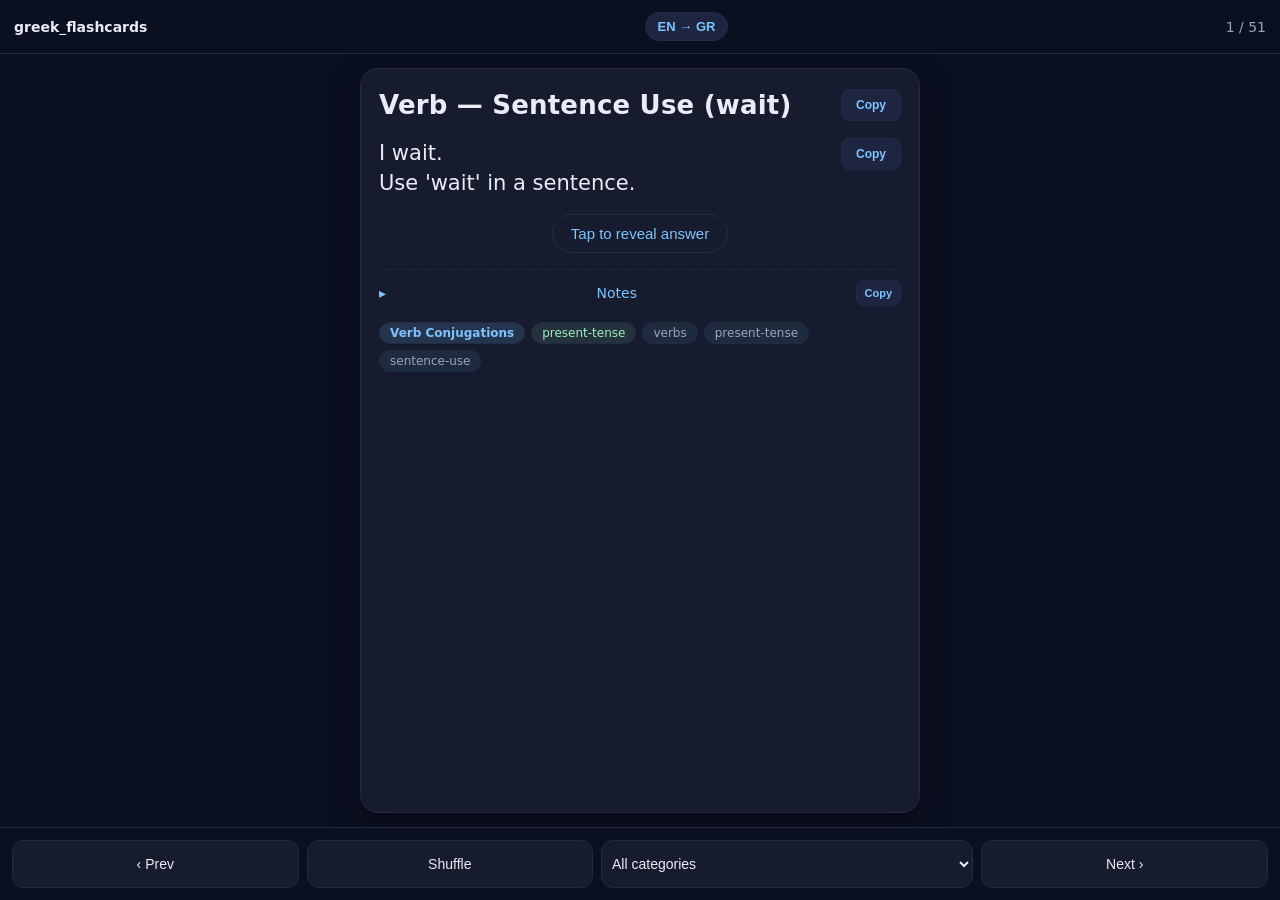
==== greek_flashcards/index.html @ f6efdd0b "Show 3 formats per answer: English, Greek script, phonetic" ====
<!doctype html>
<html lang="en">
<head>
  <meta charset="utf-8" />
  <meta name="viewport" content="width=device-width, initial-scale=1, viewport-fit=cover" />
  <meta name="theme-color" content="#0b1020" />
  <title>Greek Flashcards</title>
  <link rel="manifest" href="manifest.webmanifest" />
  <link rel="stylesheet" href="styles.css" />
</head>
<body>
  <header class="topbar">
    <div class="deck-name" id="deckName">greek_flashcards</div>
    <button class="dir-toggle" id="dirToggle" type="button" aria-label="Toggle direction">EN → GR</button>
    <div class="progress"><span id="cardIndex">0</span> / <span id="cardTotal">0</span></div>
  </header>

  <main class="card-stage">
    <section class="card" id="card" aria-live="polite">
      <div class="row concept-row">
        <div class="concept" id="concept">Loading…</div>
        <button class="copy-btn" data-copy="concept" type="button" aria-label="Copy concept">Copy</button>
      </div>

      <div class="row prompt-row">
        <div class="prompt" id="prompt"></div>
        <button class="copy-btn" data-copy="prompt" type="button" aria-label="Copy prompt">Copy</button>
      </div>

      <button class="reveal-btn" id="revealBtn" type="button">Tap to reveal answer</button>

      <div class="answer-row hidden" id="answerRow">
        <div id="answerBlocks"></div>
      </div>

      <details class="notes" id="notesWrap" hidden>
        <summary>
          <span>Notes</span>
          <button class="copy-btn inline-copy" data-copy="notes" type="button" aria-label="Copy notes">Copy</button>
        </summary>
        <div id="notes"></div>
      </details>

      <div class="tags" id="tags"></div>
    </section>
  </main>

  <nav class="controls">
    <button id="prevBtn" type="button" aria-label="Previous">‹ Prev</button>
    <button id="shuffleBtn" type="button" aria-label="Shuffle">Shuffle</button>
    <select id="categoryFilter" aria-label="Filter by category">
      <option value="">All categories</option>
    </select>
    <button id="nextBtn" type="button" aria-label="Next">Next ›</button>
  </nav>

  <script src="app.js"></script>
</body>
</html>
---- greek_flashcards/styles.css ----
:root {
  --bg: #0b1020;
  --card: #161c2e;
  --card-edge: #232b44;
  --text: #e8ecf5;
  --muted: #9aa3bd;
  --accent: #7cc4ff;
  --answer: #9bf0c1;
  --copy-bg: #1d2540;
}

* { box-sizing: border-box; }

html, body {
  margin: 0;
  padding: 0;
  height: 100%;
  background: var(--bg);
  color: var(--text);
  font-family: -apple-system, BlinkMacSystemFont, "Segoe UI", system-ui, sans-serif;
  -webkit-font-smoothing: antialiased;
}

body {
  display: flex;
  flex-direction: column;
  min-height: 100dvh;
  padding-bottom: env(safe-area-inset-bottom);
}

.topbar {
  display: flex;
  justify-content: space-between;
  align-items: center;
  gap: 10px;
  padding: 12px 14px;
  font-size: 14px;
  color: var(--muted);
  border-bottom: 1px solid var(--card-edge);
}

.deck-name { font-weight: 600; color: var(--text); flex: 0 1 auto; min-width: 0; overflow: hidden; text-overflow: ellipsis; white-space: nowrap; }

.dir-toggle {
  background: var(--copy-bg);
  color: var(--accent);
  border: 1px solid var(--card-edge);
  border-radius: 999px;
  padding: 6px 12px;
  font-size: 13px;
  font-weight: 600;
  cursor: pointer;
  white-space: nowrap;
}

.dir-toggle:active { transform: scale(0.97); }

.progress { font-variant-numeric: tabular-nums; flex: 0 0 auto; }

.card-stage {
  flex: 1;
  display: flex;
  align-items: stretch;
  justify-content: center;
  padding: 14px;
}

.card {
  background: var(--card);
  border: 1px solid var(--card-edge);
  border-radius: 18px;
  padding: 20px 18px;
  width: 100%;
  max-width: 560px;
  display: flex;
  flex-direction: column;
  gap: 16px;
  box-shadow: 0 10px 30px rgba(0,0,0,0.35);
}

.row {
  display: flex;
  align-items: flex-start;
  gap: 10px;
}

.concept {
  flex: 1;
  font-size: clamp(20px, 4.8vw, 26px);
  font-weight: 700;
  letter-spacing: 0.2px;
  text-align: left;
  line-height: 1.25;
}

.prompt, .answer {
  flex: 1;
  font-size: clamp(17px, 4.2vw, 21px);
  line-height: 1.45;
  text-align: left;
  white-space: pre-line;
}

.prompt { color: var(--text); cursor: pointer; }
.answer-row { display: flex; flex-direction: column; gap: 12px; }
.ans-block { display: flex; flex-direction: column; gap: 4px; }
.ans-label { font-size: 11px; color: var(--muted); text-transform: uppercase; letter-spacing: 0.6px; font-weight: 600; }
.ans-row { align-items: flex-start; gap: 10px; }
.ans-text { flex: 1; font-size: clamp(16px, 4vw, 20px); line-height: 1.45; white-space: pre-line; }
.ans-en { color: var(--text); }
.ans-gr { color: var(--answer); font-weight: 500; }
.ans-phon { color: var(--accent); font-style: italic; }
.hidden { display: none; }

.copy-btn {
  flex: 0 0 auto;
  background: var(--copy-bg);
  color: var(--accent);
  border: 1px solid var(--card-edge);
  border-radius: 8px;
  padding: 6px 10px;
  font-size: 12px;
  font-weight: 600;
  cursor: pointer;
  min-width: 60px;
  min-height: 32px;
}

.copy-btn:active { transform: scale(0.96); }
.copy-btn.copied { color: var(--answer); border-color: var(--answer); }

.copy-btn.inline-copy {
  margin-left: 8px;
  padding: 3px 8px;
  font-size: 11px;
  min-height: 26px;
  min-width: auto;
}

.reveal-btn {
  align-self: center;
  background: transparent;
  color: var(--accent);
  border: 1px solid var(--card-edge);
  border-radius: 999px;
  padding: 10px 18px;
  font-size: 15px;
  cursor: pointer;
}

.reveal-btn:active { transform: scale(0.98); }

.notes {
  color: var(--muted);
  font-size: 14px;
  border-top: 1px dashed var(--card-edge);
  padding-top: 10px;
}

.notes summary {
  cursor: pointer;
  color: var(--accent);
  display: flex;
  align-items: center;
  justify-content: space-between;
  list-style: none;
}
.notes summary::-webkit-details-marker { display: none; }
.notes summary::before { content: "▸ "; display: inline-block; transition: transform 0.15s; }
.notes[open] summary::before { transform: rotate(90deg); }
.notes > div { margin-top: 8px; line-height: 1.5; white-space: pre-line; }

.tags {
  display: flex;
  flex-wrap: wrap;
  gap: 6px;
}

.tag {
  font-size: 12px;
  color: var(--muted);
  background: rgba(124,196,255,0.08);
  border: 1px solid var(--card-edge);
  border-radius: 999px;
  padding: 3px 10px;
}

.tag-category {
  color: var(--accent);
  background: rgba(124,196,255,0.15);
  font-weight: 600;
}

.tag-sub {
  color: var(--answer);
  background: rgba(155,240,193,0.10);
}

.controls {
  display: grid;
  grid-template-columns: 1fr 1fr 1.3fr 1fr;
  gap: 8px;
  padding: 12px 12px calc(12px + env(safe-area-inset-bottom));
  border-top: 1px solid var(--card-edge);
  background: var(--bg);
}

.controls button, .controls select {
  background: var(--card);
  color: var(--text);
  border: 1px solid var(--card-edge);
  border-radius: 12px;
  padding: 12px 6px;
  font-size: 14px;
  min-height: 48px;
}

.controls button:active { background: #1d2540; }
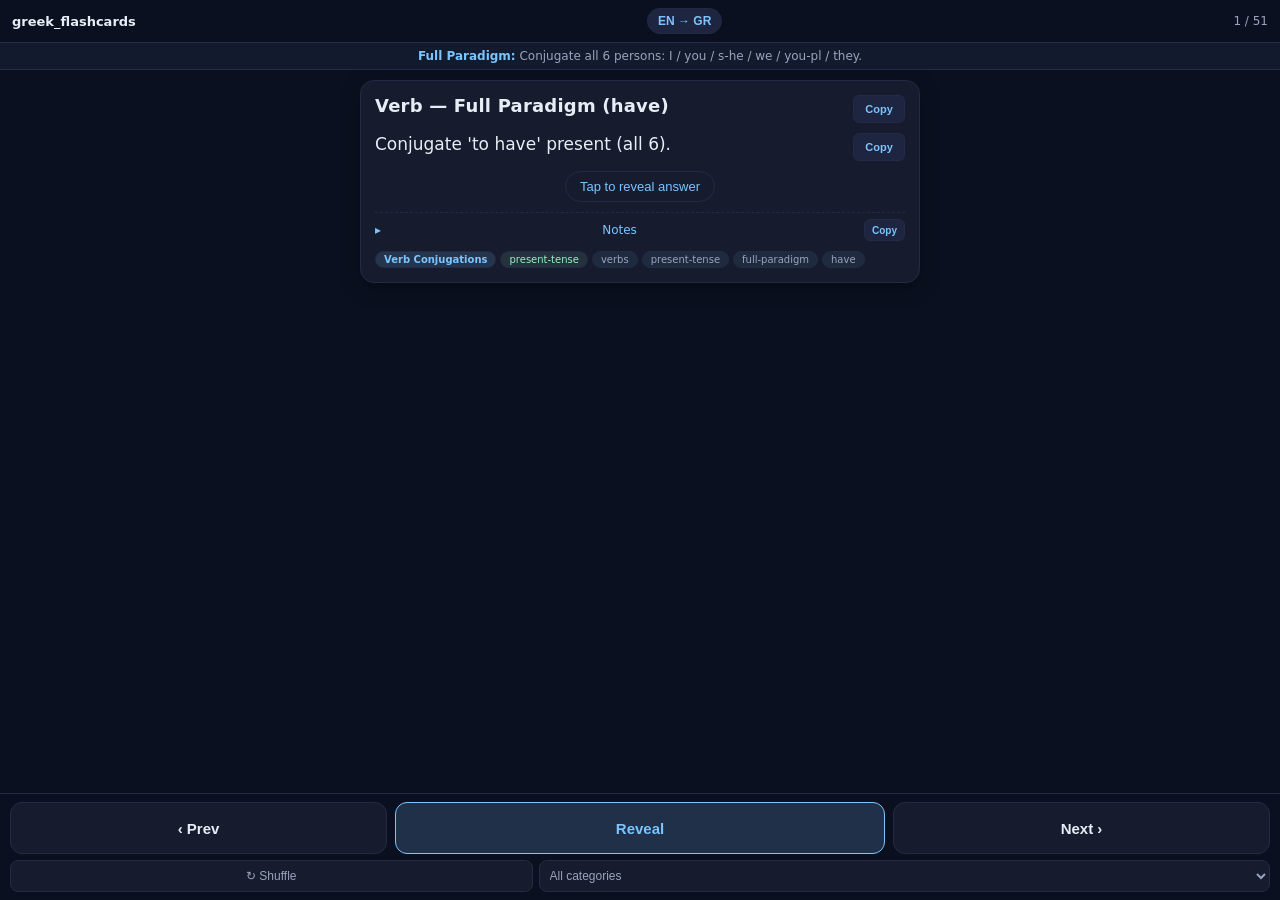
==== commit 954cdadf: "Smaller fonts, sticky controls, instruction strip, group by question type" ====
--- a/greek_flashcards/index.html
+++ b/greek_flashcards/index.html
@@ -14,6 +14,8 @@
     <button class="dir-toggle" id="dirToggle" type="button" aria-label="Toggle direction">EN → GR</button>
     <div class="progress"><span id="cardIndex">0</span> / <span id="cardTotal">0</span></div>
   </header>
+
+  <div class="instructions-strip" id="instructionsStrip"><strong>Tip:</strong> Read prompt → tap Reveal → compare.</div>
 
   <main class="card-stage">
     <section class="card" id="card" aria-live="polite">
@@ -46,12 +48,17 @@
   </main>
 
   <nav class="controls">
-    <button id="prevBtn" type="button" aria-label="Previous">‹ Prev</button>
-    <button id="shuffleBtn" type="button" aria-label="Shuffle">Shuffle</button>
-    <select id="categoryFilter" aria-label="Filter by category">
-      <option value="">All categories</option>
-    </select>
-    <button id="nextBtn" type="button" aria-label="Next">Next ›</button>
+    <div class="thumb-zone">
+      <button id="prevBtn" type="button" aria-label="Previous">‹ Prev</button>
+      <button id="bottomRevealBtn" type="button" aria-label="Reveal answer" class="reveal-bottom">Reveal</button>
+      <button id="nextBtn" type="button" aria-label="Next">Next ›</button>
+    </div>
+    <div class="secondary-controls">
+      <button id="shuffleBtn" type="button" aria-label="Shuffle">↻ Shuffle</button>
+      <select id="categoryFilter" aria-label="Filter by category">
+        <option value="">All categories</option>
+      </select>
+    </div>
   </nav>
 
   <script src="app.js"></script>
--- a/greek_flashcards/styles.css
+++ b/greek_flashcards/styles.css
@@ -14,7 +14,7 @@
 html, body {
   margin: 0;
   padding: 0;
-  height: 100%;
+  height: 100dvh;
   background: var(--bg);
   color: var(--text);
   font-family: -apple-system, BlinkMacSystemFont, "Segoe UI", system-ui, sans-serif;
@@ -24,89 +24,106 @@
 body {
   display: flex;
   flex-direction: column;
-  min-height: 100dvh;
-  padding-bottom: env(safe-area-inset-bottom);
+  overflow: hidden;
 }
 
 .topbar {
+  flex: 0 0 auto;
   display: flex;
   justify-content: space-between;
   align-items: center;
-  gap: 10px;
-  padding: 12px 14px;
-  font-size: 14px;
+  gap: 8px;
+  padding: 8px 12px;
+  font-size: 12px;
   color: var(--muted);
   border-bottom: 1px solid var(--card-edge);
 }
 
-.deck-name { font-weight: 600; color: var(--text); flex: 0 1 auto; min-width: 0; overflow: hidden; text-overflow: ellipsis; white-space: nowrap; }
+.deck-name { font-weight: 600; color: var(--text); flex: 0 1 auto; min-width: 0; overflow: hidden; text-overflow: ellipsis; white-space: nowrap; font-size: 13px; }
 
 .dir-toggle {
   background: var(--copy-bg);
   color: var(--accent);
   border: 1px solid var(--card-edge);
   border-radius: 999px;
+  padding: 5px 10px;
+  font-size: 12px;
+  font-weight: 600;
+  cursor: pointer;
+  white-space: nowrap;
+}
+
+.dir-toggle:active { transform: scale(0.97); }
+
+.progress { font-variant-numeric: tabular-nums; flex: 0 0 auto; }
+
+.instructions-strip {
+  flex: 0 0 auto;
   padding: 6px 12px;
-  font-size: 13px;
-  font-weight: 600;
-  cursor: pointer;
+  background: rgba(124,196,255,0.06);
+  border-bottom: 1px solid var(--card-edge);
+  font-size: 12px;
+  color: var(--muted);
+  text-align: center;
   white-space: nowrap;
-}
-
-.dir-toggle:active { transform: scale(0.97); }
-
-.progress { font-variant-numeric: tabular-nums; flex: 0 0 auto; }
+  overflow: hidden;
+  text-overflow: ellipsis;
+}
+
+.instructions-strip strong { color: var(--accent); font-weight: 600; }
 
 .card-stage {
-  flex: 1;
-  display: flex;
-  align-items: stretch;
+  flex: 1 1 auto;
+  min-height: 0;
+  display: flex;
   justify-content: center;
-  padding: 14px;
+  padding: 10px;
+  overflow-y: auto;
+  -webkit-overflow-scrolling: touch;
 }
 
 .card {
   background: var(--card);
   border: 1px solid var(--card-edge);
-  border-radius: 18px;
-  padding: 20px 18px;
+  border-radius: 14px;
+  padding: 14px 14px;
   width: 100%;
   max-width: 560px;
   display: flex;
   flex-direction: column;
-  gap: 16px;
-  box-shadow: 0 10px 30px rgba(0,0,0,0.35);
+  gap: 10px;
+  height: fit-content;
+  box-shadow: 0 6px 20px rgba(0,0,0,0.3);
 }
 
 .row {
   display: flex;
   align-items: flex-start;
-  gap: 10px;
+  gap: 8px;
 }
 
 .concept {
   flex: 1;
-  font-size: clamp(20px, 4.8vw, 26px);
+  font-size: clamp(15px, 3.8vw, 18px);
   font-weight: 700;
   letter-spacing: 0.2px;
-  text-align: left;
   line-height: 1.25;
 }
 
-.prompt, .answer {
+.prompt {
   flex: 1;
-  font-size: clamp(17px, 4.2vw, 21px);
-  line-height: 1.45;
-  text-align: left;
+  font-size: clamp(14px, 3.6vw, 17px);
+  line-height: 1.4;
   white-space: pre-line;
-}
-
-.prompt { color: var(--text); cursor: pointer; }
-.answer-row { display: flex; flex-direction: column; gap: 12px; }
-.ans-block { display: flex; flex-direction: column; gap: 4px; }
-.ans-label { font-size: 11px; color: var(--muted); text-transform: uppercase; letter-spacing: 0.6px; font-weight: 600; }
-.ans-row { align-items: flex-start; gap: 10px; }
-.ans-text { flex: 1; font-size: clamp(16px, 4vw, 20px); line-height: 1.45; white-space: pre-line; }
+  color: var(--text);
+  cursor: pointer;
+}
+
+.answer-row { display: flex; flex-direction: column; gap: 8px; }
+.ans-block { display: flex; flex-direction: column; gap: 2px; }
+.ans-label { font-size: 10px; color: var(--muted); text-transform: uppercase; letter-spacing: 0.6px; font-weight: 600; }
+.ans-row { align-items: flex-start; gap: 8px; }
+.ans-text { flex: 1; font-size: clamp(13px, 3.4vw, 16px); line-height: 1.4; white-space: pre-line; }
 .ans-en { color: var(--text); }
 .ans-gr { color: var(--answer); font-weight: 500; }
 .ans-phon { color: var(--accent); font-style: italic; }
@@ -117,23 +134,23 @@
   background: var(--copy-bg);
   color: var(--accent);
   border: 1px solid var(--card-edge);
-  border-radius: 8px;
-  padding: 6px 10px;
-  font-size: 12px;
+  border-radius: 6px;
+  padding: 4px 8px;
+  font-size: 11px;
   font-weight: 600;
   cursor: pointer;
-  min-width: 60px;
-  min-height: 32px;
+  min-width: 52px;
+  min-height: 28px;
 }
 
 .copy-btn:active { transform: scale(0.96); }
 .copy-btn.copied { color: var(--answer); border-color: var(--answer); }
 
 .copy-btn.inline-copy {
-  margin-left: 8px;
-  padding: 3px 8px;
-  font-size: 11px;
-  min-height: 26px;
+  margin-left: 6px;
+  padding: 2px 7px;
+  font-size: 10px;
+  min-height: 22px;
   min-width: auto;
 }
 
@@ -143,8 +160,8 @@
   color: var(--accent);
   border: 1px solid var(--card-edge);
   border-radius: 999px;
-  padding: 10px 18px;
-  font-size: 15px;
+  padding: 7px 14px;
+  font-size: 13px;
   cursor: pointer;
 }
 
@@ -152,9 +169,9 @@
 
 .notes {
   color: var(--muted);
-  font-size: 14px;
+  font-size: 12px;
   border-top: 1px dashed var(--card-edge);
-  padding-top: 10px;
+  padding-top: 6px;
 }
 
 .notes summary {
@@ -164,55 +181,81 @@
   align-items: center;
   justify-content: space-between;
   list-style: none;
+  font-size: 12px;
 }
 .notes summary::-webkit-details-marker { display: none; }
 .notes summary::before { content: "▸ "; display: inline-block; transition: transform 0.15s; }
 .notes[open] summary::before { transform: rotate(90deg); }
-.notes > div { margin-top: 8px; line-height: 1.5; white-space: pre-line; }
-
-.tags {
-  display: flex;
-  flex-wrap: wrap;
+.notes > div { margin-top: 6px; line-height: 1.45; white-space: pre-line; font-size: 12px; }
+
+.tags { display: flex; flex-wrap: wrap; gap: 4px; }
+
+.tag {
+  font-size: 10px;
+  color: var(--muted);
+  background: rgba(124,196,255,0.08);
+  border: 1px solid var(--card-edge);
+  border-radius: 999px;
+  padding: 2px 8px;
+}
+
+.tag-category { color: var(--accent); background: rgba(124,196,255,0.15); font-weight: 600; }
+.tag-sub { color: var(--answer); background: rgba(155,240,193,0.10); }
+
+.controls {
+  flex: 0 0 auto;
+  display: flex;
+  flex-direction: column;
   gap: 6px;
-}
-
-.tag {
-  font-size: 12px;
-  color: var(--muted);
-  background: rgba(124,196,255,0.08);
-  border: 1px solid var(--card-edge);
-  border-radius: 999px;
-  padding: 3px 10px;
-}
-
-.tag-category {
-  color: var(--accent);
-  background: rgba(124,196,255,0.15);
-  font-weight: 600;
-}
-
-.tag-sub {
-  color: var(--answer);
-  background: rgba(155,240,193,0.10);
-}
-
-.controls {
-  display: grid;
-  grid-template-columns: 1fr 1fr 1.3fr 1fr;
-  gap: 8px;
-  padding: 12px 12px calc(12px + env(safe-area-inset-bottom));
+  padding: 8px 10px calc(8px + env(safe-area-inset-bottom));
   border-top: 1px solid var(--card-edge);
   background: var(--bg);
 }
 
-.controls button, .controls select {
+.thumb-zone {
+  display: grid;
+  grid-template-columns: 1fr 1.3fr 1fr;
+  gap: 8px;
+}
+
+.thumb-zone button {
   background: var(--card);
   color: var(--text);
   border: 1px solid var(--card-edge);
   border-radius: 12px;
-  padding: 12px 6px;
-  font-size: 14px;
-  min-height: 48px;
-}
-
-.controls button:active { background: #1d2540; }
+  padding: 12px 8px;
+  font-size: 15px;
+  font-weight: 600;
+  min-height: 52px;
+}
+
+.thumb-zone button:active { background: #1d2540; transform: scale(0.97); }
+
+.reveal-bottom {
+  background: rgba(124,196,255,0.18) !important;
+  color: var(--accent) !important;
+  border-color: var(--accent) !important;
+}
+.reveal-bottom.revealed {
+  background: rgba(155,240,193,0.18) !important;
+  color: var(--answer) !important;
+  border-color: var(--answer) !important;
+}
+
+.secondary-controls {
+  display: grid;
+  grid-template-columns: 1fr 1.4fr;
+  gap: 6px;
+}
+
+.secondary-controls button, .secondary-controls select {
+  background: var(--card);
+  color: var(--muted);
+  border: 1px solid var(--card-edge);
+  border-radius: 8px;
+  padding: 6px 6px;
+  font-size: 12px;
+  min-height: 32px;
+}
+
+.secondary-controls button:active { background: #1d2540; }
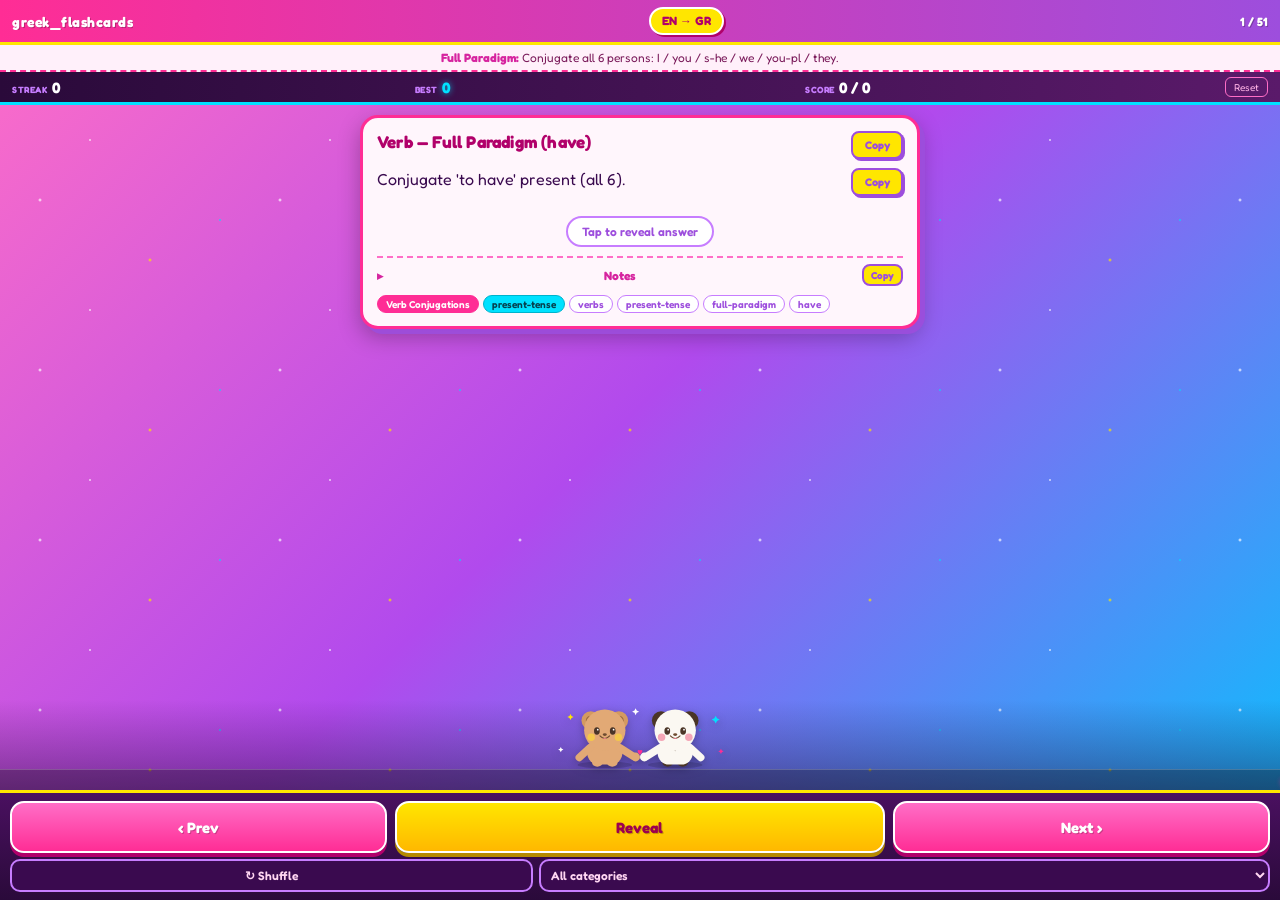
==== commit 86760cd7: "MySpace theme + bear & panda mascot holding hands; compact fonts" ====
--- a/greek_flashcards/index.html
+++ b/greek_flashcards/index.html
@@ -3,19 +3,29 @@
 <head>
   <meta charset="utf-8" />
   <meta name="viewport" content="width=device-width, initial-scale=1, viewport-fit=cover" />
-  <meta name="theme-color" content="#0b1020" />
-  <title>Greek Flashcards</title>
+  <meta name="theme-color" content="#ff2d95" />
+  <title>✩ Greek Flashcards ✩</title>
   <link rel="manifest" href="manifest.webmanifest" />
+  <link rel="preconnect" href="https://fonts.googleapis.com" />
+  <link rel="preconnect" href="https://fonts.gstatic.com" crossorigin />
+  <link href="https://fonts.googleapis.com/css2?family=Fredoka:wght@400;500;600;700&display=swap" rel="stylesheet" />
   <link rel="stylesheet" href="styles.css" />
 </head>
 <body>
   <header class="topbar">
-    <div class="deck-name" id="deckName">greek_flashcards</div>
+    <div class="deck-name" id="deckName">✩ greek_flashcards ✩</div>
     <button class="dir-toggle" id="dirToggle" type="button" aria-label="Toggle direction">EN → GR</button>
     <div class="progress"><span id="cardIndex">0</span> / <span id="cardTotal">0</span></div>
   </header>
 
   <div class="instructions-strip" id="instructionsStrip"><strong>Tip:</strong> Read prompt → tap Reveal → compare.</div>
+
+  <div class="stats-bar">
+    <span class="stat"><span class="stat-label">Streak</span><span class="stat-value" id="statStreak">0</span></span>
+    <span class="stat"><span class="stat-label">Best</span><span class="stat-value best" id="statBest">0</span></span>
+    <span class="stat"><span class="stat-label">Score</span><span class="stat-value" id="statScore">0 / 0</span></span>
+    <button class="reset-stats" id="resetStats" type="button" title="Reset all stats">Reset</button>
+  </div>
 
   <main class="card-stage">
     <section class="card" id="card" aria-live="polite">
@@ -29,7 +39,11 @@
         <button class="copy-btn" data-copy="prompt" type="button" aria-label="Copy prompt">Copy</button>
       </div>
 
-      <button class="reveal-btn" id="revealBtn" type="button">Tap to reveal answer</button>
+      <div class="mc-options" id="mcOptions"></div>
+
+      <div class="feedback hidden" id="feedback"></div>
+
+      <button class="reveal-btn hidden" id="revealBtn" type="button">Show answer (no score)</button>
 
       <div class="answer-row hidden" id="answerRow">
         <div id="answerBlocks"></div>
@@ -46,6 +60,71 @@
       <div class="tags" id="tags"></div>
     </section>
   </main>
+
+  <footer class="mascot">
+    <svg class="mascot-svg" viewBox="0 0 440 150" xmlns="http://www.w3.org/2000/svg" role="img" aria-label="A bear and a panda holding hands">
+      <!-- sparkles -->
+      <g class="twinkle">
+        <path d="M210 14 L212.5 19.5 L218 22 L212.5 24.5 L210 30 L207.5 24.5 L202 22 L207.5 19.5 Z" fill="#ffffff"/>
+        <path d="M62 27 L64.2 31.8 L69 34 L64.2 36.2 L62 41 L59.8 36.2 L55 34 L59.8 31.8 Z" fill="#ffe600"/>
+        <path d="M392 31 L395 37 L401 40 L395 43 L392 49 L389 43 L383 40 L389 37 Z" fill="#00e1ff"/>
+        <path d="M404 106 L406 110 L410 112 L406 114 L404 118 L402 114 L398 112 L402 110 Z" fill="#ff2d95"/>
+        <path d="M40 102 L42 106 L46 108 L42 110 L40 114 L38 110 L34 108 L38 106 Z" fill="#ffffff"/>
+      </g>
+
+      <!-- ground shadows -->
+      <ellipse cx="140" cy="143" rx="62" ry="8" fill="#000000" opacity="0.16"/>
+      <ellipse cx="300" cy="143" rx="62" ry="8" fill="#000000" opacity="0.16"/>
+
+      <!-- ===== BEAR (left) ===== -->
+      <ellipse cx="123" cy="138" rx="12" ry="9" fill="#E2A975"/>
+      <ellipse cx="157" cy="138" rx="12" ry="9" fill="#E2A975"/>
+      <rect x="100" y="88" width="80" height="54" rx="26" fill="#E2A975"/>
+      <line x1="106" y1="104" x2="82" y2="126" stroke="#E2A975" stroke-width="17" stroke-linecap="round"/>
+      <line x1="174" y1="104" x2="206" y2="124" stroke="#E2A975" stroke-width="17" stroke-linecap="round"/>
+      <circle cx="210" cy="125" r="10" fill="#E2A975"/>
+      <circle cx="108" cy="42" r="21" fill="#D49A60"/>
+      <circle cx="172" cy="42" r="21" fill="#D49A60"/>
+      <circle cx="108" cy="42" r="11" fill="#9C6B3F"/>
+      <circle cx="172" cy="42" r="11" fill="#9C6B3F"/>
+      <circle cx="140" cy="64" r="47" fill="#E2A975"/>
+      <circle cx="109" cy="80" r="8.5" fill="#F4C84B"/>
+      <circle cx="171" cy="80" r="8.5" fill="#F4C84B"/>
+      <ellipse cx="122" cy="66" rx="6.5" ry="8.5" fill="#4A3527"/>
+      <ellipse cx="158" cy="66" rx="6.5" ry="8.5" fill="#4A3527"/>
+      <circle cx="124" cy="63" r="2" fill="#ffffff"/>
+      <circle cx="160" cy="63" r="2" fill="#ffffff"/>
+      <ellipse cx="140" cy="74" rx="4.5" ry="3" fill="#6E4B30"/>
+      <path d="M129 77 q11 12 22 0" fill="none" stroke="#6E4B30" stroke-width="2.4" stroke-linecap="round"/>
+      <path d="M136 82 a5 5 0 0 0 8 0 z" fill="#EE7A93"/>
+
+      <!-- held-hands heart -->
+      <path d="M220 120 C214 114 213 110 217 109 C219 108.5 220 110 220 111.5 C220 110 221 108.5 223 109 C227 110 226 114 220 120 Z" fill="#ff2d95"/>
+
+      <!-- ===== PANDA (right) ===== -->
+      <ellipse cx="283" cy="138" rx="12" ry="9" fill="#4A3526"/>
+      <ellipse cx="317" cy="138" rx="12" ry="9" fill="#4A3526"/>
+      <rect x="260" y="88" width="80" height="54" rx="26" fill="#FBF8F2"/>
+      <path d="M286 92 L314 92 L300 112 Z" fill="#5C4433"/>
+      <circle cx="300" cy="95" r="5" fill="#4A3526"/>
+      <line x1="266" y1="104" x2="234" y2="124" stroke="#FBF8F2" stroke-width="17" stroke-linecap="round"/>
+      <line x1="334" y1="104" x2="358" y2="126" stroke="#FBF8F2" stroke-width="17" stroke-linecap="round"/>
+      <circle cx="230" cy="125" r="10" fill="#FBF8F2"/>
+      <circle cx="268" cy="42" r="21" fill="#4A3526"/>
+      <circle cx="332" cy="42" r="21" fill="#4A3526"/>
+      <circle cx="300" cy="64" r="47" fill="#FBF8F2"/>
+      <circle cx="269" cy="80" r="8.5" fill="#F4A6B6"/>
+      <circle cx="331" cy="80" r="8.5" fill="#F4A6B6"/>
+      <ellipse cx="282" cy="66" rx="6.5" ry="8.5" fill="#4A3527"/>
+      <ellipse cx="318" cy="66" rx="6.5" ry="8.5" fill="#4A3527"/>
+      <circle cx="284" cy="63" r="2" fill="#ffffff"/>
+      <circle cx="320" cy="63" r="2" fill="#ffffff"/>
+      <ellipse cx="300" cy="74" rx="4.5" ry="3" fill="#6E4B30"/>
+      <path d="M289 77 q11 12 22 0" fill="none" stroke="#6E4B30" stroke-width="2.4" stroke-linecap="round"/>
+      <path d="M296 82 a5 5 0 0 0 8 0 z" fill="#EE7A93"/>
+    </svg>
+    <div class="marquee"><span>✩ welcome 2 greek flashcards ✩ kalimera bestie ✩ keep ur streak alive ✩ σ' αγαπώ ✩ tap a choice 2 score ✩</span></div>
+  </footer>
 
   <nav class="controls">
     <div class="thumb-zone">
--- a/greek_flashcards/styles.css
+++ b/greek_flashcards/styles.css
@@ -1,12 +1,15 @@
 :root {
-  --bg: #0b1020;
-  --card: #161c2e;
-  --card-edge: #232b44;
-  --text: #e8ecf5;
-  --muted: #9aa3bd;
-  --accent: #7cc4ff;
-  --answer: #9bf0c1;
-  --copy-bg: #1d2540;
+  --hot: #ff2d95;
+  --hot2: #ff6ec7;
+  --purple: #9d4edd;
+  --purple2: #c77dff;
+  --cyan: #00e1ff;
+  --lime: #b6ff3a;
+  --yellow: #ffe600;
+  --ink: #3a0a4f;
+  --ink-soft: #7a4a92;
+  --card: #fff6fc;
+  --card-edge: #ff2d95;
 }
 
 * { box-sizing: border-box; }
@@ -15,9 +18,8 @@
   margin: 0;
   padding: 0;
   height: 100dvh;
-  background: var(--bg);
-  color: var(--text);
-  font-family: -apple-system, BlinkMacSystemFont, "Segoe UI", system-ui, sans-serif;
+  color: var(--ink);
+  font-family: "Comic Sans MS", "Fredoka", "Chalkboard SE", "Comic Neue", cursive;
   -webkit-font-smoothing: antialiased;
 }
 
@@ -25,53 +27,102 @@
   display: flex;
   flex-direction: column;
   overflow: hidden;
-}
-
+  background-color: #b14aed;
+  background-image:
+    radial-gradient(2px 2px at 40px 30px, #ffffff, transparent),
+    radial-gradient(2px 2px at 150px 90px, #ffe600, transparent),
+    radial-gradient(1.5px 1.5px at 220px 50px, #00e1ff, transparent),
+    radial-gradient(1.5px 1.5px at 90px 140px, #ffffff, transparent),
+    linear-gradient(135deg, #ff6ec7 0%, #b14aed 48%, #00c6ff 100%);
+  background-size: 240px 170px, 240px 170px, 240px 170px, 240px 170px, cover;
+  background-attachment: fixed;
+}
+
+/* ---------- top banner ---------- */
 .topbar {
   flex: 0 0 auto;
   display: flex;
   justify-content: space-between;
   align-items: center;
   gap: 8px;
-  padding: 8px 12px;
-  font-size: 12px;
-  color: var(--muted);
-  border-bottom: 1px solid var(--card-edge);
-}
-
-.deck-name { font-weight: 600; color: var(--text); flex: 0 1 auto; min-width: 0; overflow: hidden; text-overflow: ellipsis; white-space: nowrap; font-size: 13px; }
-
+  padding: 7px 12px;
+  font-size: 12px;
+  color: #fff;
+  background: linear-gradient(90deg, #ff2d95, #9d4edd);
+  border-bottom: 3px solid var(--yellow);
+  text-shadow: 1px 1px 0 rgba(0,0,0,0.25);
+}
+.deck-name {
+  font-weight: 700;
+  flex: 0 1 auto;
+  min-width: 0;
+  overflow: hidden;
+  text-overflow: ellipsis;
+  white-space: nowrap;
+  font-size: 14px;
+  letter-spacing: 0.5px;
+}
 .dir-toggle {
-  background: var(--copy-bg);
-  color: var(--accent);
-  border: 1px solid var(--card-edge);
+  background: var(--yellow);
+  color: #b1006a;
+  border: 2px solid #fff;
   border-radius: 999px;
-  padding: 5px 10px;
-  font-size: 12px;
-  font-weight: 600;
+  padding: 4px 11px;
+  font-size: 12px;
+  font-weight: 700;
   cursor: pointer;
   white-space: nowrap;
-}
-
-.dir-toggle:active { transform: scale(0.97); }
-
-.progress { font-variant-numeric: tabular-nums; flex: 0 0 auto; }
-
+  box-shadow: 2px 2px 0 #b1006a;
+  font-family: inherit;
+}
+.dir-toggle:active { transform: translate(1px,1px); box-shadow: 1px 1px 0 #b1006a; }
+.progress { font-variant-numeric: tabular-nums; flex: 0 0 auto; font-weight: 700; }
+
+/* ---------- instructions ---------- */
 .instructions-strip {
   flex: 0 0 auto;
-  padding: 6px 12px;
-  background: rgba(124,196,255,0.06);
-  border-bottom: 1px solid var(--card-edge);
-  font-size: 12px;
-  color: var(--muted);
+  padding: 5px 12px;
+  background: #fff0fa;
+  border-bottom: 2px dashed var(--hot);
+  font-size: 12px;
+  color: #7a1a5a;
   text-align: center;
   white-space: nowrap;
   overflow: hidden;
   text-overflow: ellipsis;
 }
-
-.instructions-strip strong { color: var(--accent); font-weight: 600; }
-
+.instructions-strip strong { color: #d6249f; font-weight: 700; }
+
+/* ---------- stats ---------- */
+.stats-bar {
+  flex: 0 0 auto;
+  display: flex;
+  align-items: center;
+  justify-content: space-between;
+  gap: 8px;
+  padding: 5px 12px;
+  background: linear-gradient(90deg, #2a0a3a, #5a1a6a);
+  border-bottom: 3px solid var(--cyan);
+  font-size: 12px;
+}
+.stat { display: inline-flex; align-items: baseline; gap: 4px; }
+.stat-label { color: var(--purple2); text-transform: uppercase; letter-spacing: 0.6px; font-size: 9px; font-weight: 700; }
+.stat-value { color: #fff; font-weight: 700; font-variant-numeric: tabular-nums; font-size: 15px; }
+.stat-value.best { color: var(--cyan); text-shadow: 0 0 6px rgba(0,225,255,0.7); }
+.stat-value.hot { color: var(--lime); text-shadow: 0 0 8px rgba(182,255,58,0.9); }
+.reset-stats {
+  background: transparent;
+  color: #ffb3e6;
+  border: 1px solid var(--hot2);
+  border-radius: 6px;
+  padding: 3px 8px;
+  font-size: 10px;
+  cursor: pointer;
+  font-family: inherit;
+}
+.reset-stats:active { background: rgba(255,45,149,0.3); }
+
+/* ---------- card stage ---------- */
 .card-stage {
   flex: 1 1 auto;
   min-height: 0;
@@ -81,107 +132,144 @@
   overflow-y: auto;
   -webkit-overflow-scrolling: touch;
 }
-
 .card {
   background: var(--card);
-  border: 1px solid var(--card-edge);
-  border-radius: 14px;
-  padding: 14px 14px;
+  border: 3px solid var(--card-edge);
+  border-radius: 18px;
+  padding: 13px 14px;
   width: 100%;
   max-width: 560px;
   display: flex;
   flex-direction: column;
-  gap: 10px;
+  gap: 9px;
   height: fit-content;
-  box-shadow: 0 6px 20px rgba(0,0,0,0.3);
-}
-
-.row {
-  display: flex;
-  align-items: flex-start;
-  gap: 8px;
-}
+  box-shadow: 5px 5px 0 rgba(157,78,221,0.9), 0 8px 22px rgba(0,0,0,0.28);
+}
+
+.row { display: flex; align-items: flex-start; gap: 8px; }
 
 .concept {
   flex: 1;
-  font-size: clamp(15px, 3.8vw, 18px);
+  font-size: clamp(14px, 3.7vw, 17px);
   font-weight: 700;
   letter-spacing: 0.2px;
   line-height: 1.25;
-}
-
+  color: #b1006a;
+}
 .prompt {
   flex: 1;
-  font-size: clamp(14px, 3.6vw, 17px);
+  font-size: clamp(14px, 3.6vw, 16px);
   line-height: 1.4;
   white-space: pre-line;
-  color: var(--text);
-  cursor: pointer;
-}
+  color: var(--ink);
+  cursor: pointer;
+}
+
+/* ---------- multiple choice ---------- */
+.mc-options { display: flex; flex-direction: column; gap: 6px; margin-top: 2px; }
+.mc-option {
+  text-align: left;
+  background: linear-gradient(#ffffff, #ffe9f7);
+  border: 2.5px solid var(--purple2);
+  border-radius: 12px;
+  padding: 9px 12px;
+  font-size: clamp(13px, 3.4vw, 15px);
+  color: var(--ink);
+  font-weight: 600;
+  cursor: pointer;
+  white-space: pre-line;
+  line-height: 1.3;
+  box-shadow: 3px 3px 0 rgba(157,78,221,0.4);
+  font-family: inherit;
+  transition: transform 0.08s;
+}
+.mc-option:active { transform: translate(1px,1px); }
+.mc-option.correct {
+  background: linear-gradient(#eaffd0, #caff8a);
+  border-color: #5bbf00;
+  color: #2a6a00;
+  font-weight: 700;
+  box-shadow: 3px 3px 0 #5bbf00;
+}
+.mc-option.wrong {
+  background: linear-gradient(#ffe0ea, #ffc2d4);
+  border-color: #ff3b6b;
+  color: #c00038;
+  box-shadow: 3px 3px 0 #ff3b6b;
+}
+.mc-option.disabled { pointer-events: none; }
+.mc-option.disabled:not(.correct):not(.wrong) { opacity: 0.5; }
+
+.feedback {
+  text-align: center;
+  font-size: 13px;
+  font-weight: 700;
+  padding: 5px;
+  border-radius: 10px;
+}
+.feedback.ok { color: #2a6a00; background: #d9ffb0; border: 2px solid #5bbf00; }
+.feedback.bad { color: #c00038; background: #ffd9e4; border: 2px solid #ff3b6b; }
+
+/* ---------- answer ---------- */
+.reveal-btn {
+  align-self: center;
+  background: #fff;
+  color: var(--purple);
+  border: 2px solid var(--purple2);
+  border-radius: 999px;
+  padding: 6px 14px;
+  font-size: 12px;
+  cursor: pointer;
+  font-family: inherit;
+  font-weight: 600;
+}
+.reveal-btn:active { transform: translateY(1px); }
 
 .answer-row { display: flex; flex-direction: column; gap: 8px; }
 .ans-block { display: flex; flex-direction: column; gap: 2px; }
-.ans-label { font-size: 10px; color: var(--muted); text-transform: uppercase; letter-spacing: 0.6px; font-weight: 600; }
+.ans-label { font-size: 10px; color: var(--purple); text-transform: uppercase; letter-spacing: 0.6px; font-weight: 700; }
 .ans-row { align-items: flex-start; gap: 8px; }
-.ans-text { flex: 1; font-size: clamp(13px, 3.4vw, 16px); line-height: 1.4; white-space: pre-line; }
-.ans-en { color: var(--text); }
-.ans-gr { color: var(--answer); font-weight: 500; }
-.ans-phon { color: var(--accent); font-style: italic; }
+.ans-text { flex: 1; font-size: clamp(13px, 3.4vw, 15px); line-height: 1.4; white-space: pre-line; }
+.ans-en { color: var(--ink); }
+.ans-gr { color: #d6249f; font-weight: 700; }
+.ans-phon { color: #6a1fb1; font-style: italic; }
 .hidden { display: none; }
 
 .copy-btn {
   flex: 0 0 auto;
-  background: var(--copy-bg);
-  color: var(--accent);
-  border: 1px solid var(--card-edge);
-  border-radius: 6px;
-  padding: 4px 8px;
+  background: var(--yellow);
+  color: #9d4edd;
+  border: 2px solid #9d4edd;
+  border-radius: 8px;
+  padding: 4px 9px;
   font-size: 11px;
-  font-weight: 600;
+  font-weight: 700;
   cursor: pointer;
   min-width: 52px;
   min-height: 28px;
-}
-
-.copy-btn:active { transform: scale(0.96); }
-.copy-btn.copied { color: var(--answer); border-color: var(--answer); }
-
-.copy-btn.inline-copy {
-  margin-left: 6px;
-  padding: 2px 7px;
-  font-size: 10px;
-  min-height: 22px;
-  min-width: auto;
-}
-
-.reveal-btn {
-  align-self: center;
-  background: transparent;
-  color: var(--accent);
-  border: 1px solid var(--card-edge);
-  border-radius: 999px;
-  padding: 7px 14px;
-  font-size: 13px;
-  cursor: pointer;
-}
-
-.reveal-btn:active { transform: scale(0.98); }
-
+  box-shadow: 2px 2px 0 #9d4edd;
+  font-family: inherit;
+}
+.copy-btn:active { transform: translate(1px,1px); box-shadow: 1px 1px 0 #9d4edd; }
+.copy-btn.copied { background: var(--lime); color: #2a6a00; border-color: #2a6a00; box-shadow: 2px 2px 0 #2a6a00; }
+.copy-btn.inline-copy { margin-left: 6px; padding: 2px 7px; font-size: 10px; min-height: 22px; min-width: auto; box-shadow: none; }
+
+/* ---------- notes & tags ---------- */
 .notes {
-  color: var(--muted);
-  font-size: 12px;
-  border-top: 1px dashed var(--card-edge);
+  color: var(--ink-soft);
+  font-size: 12px;
+  border-top: 2px dashed var(--hot2);
   padding-top: 6px;
 }
-
 .notes summary {
   cursor: pointer;
-  color: var(--accent);
+  color: #d6249f;
   display: flex;
   align-items: center;
   justify-content: space-between;
   list-style: none;
   font-size: 12px;
+  font-weight: 700;
 }
 .notes summary::-webkit-details-marker { display: none; }
 .notes summary::before { content: "▸ "; display: inline-block; transition: transform 0.15s; }
@@ -189,73 +277,102 @@
 .notes > div { margin-top: 6px; line-height: 1.45; white-space: pre-line; font-size: 12px; }
 
 .tags { display: flex; flex-wrap: wrap; gap: 4px; }
-
 .tag {
   font-size: 10px;
-  color: var(--muted);
-  background: rgba(124,196,255,0.08);
-  border: 1px solid var(--card-edge);
+  color: var(--purple);
+  background: #fff;
+  border: 1.5px solid var(--purple2);
   border-radius: 999px;
   padding: 2px 8px;
-}
-
-.tag-category { color: var(--accent); background: rgba(124,196,255,0.15); font-weight: 600; }
-.tag-sub { color: var(--answer); background: rgba(155,240,193,0.10); }
-
+  font-weight: 600;
+}
+.tag-category { color: #fff; background: var(--hot); border-color: var(--hot); }
+.tag-sub { color: #06414f; background: var(--cyan); border-color: #00b3cc; }
+
+/* ---------- mascot band ---------- */
+.mascot {
+  flex: 0 0 auto;
+  display: flex;
+  flex-direction: column;
+  align-items: center;
+  gap: 1px;
+  padding: 2px 0 0;
+  background: linear-gradient(180deg, rgba(42,10,58,0), rgba(42,10,58,0.45));
+}
+.mascot-svg {
+  width: min(90vw, 340px);
+  height: auto;
+  max-height: 66px;
+  display: block;
+  filter: drop-shadow(0 3px 4px rgba(0,0,0,0.25));
+}
+.twinkle { animation: twinkle 1.6s ease-in-out infinite alternate; transform-origin: center; }
+@keyframes twinkle { from { opacity: 0.45; } to { opacity: 1; } }
+
+.marquee {
+  width: 100%;
+  overflow: hidden;
+  white-space: nowrap;
+  background: rgba(0,0,0,0.25);
+  border-top: 1px solid rgba(255,255,255,0.2);
+}
+.marquee span {
+  display: inline-block;
+  padding-left: 100%;
+  font-size: 11px;
+  font-weight: 700;
+  color: var(--yellow);
+  text-shadow: 0 0 5px var(--hot);
+  animation: scroll 16s linear infinite;
+}
+@keyframes scroll { from { transform: translateX(0); } to { transform: translateX(-100%); } }
+
+/* ---------- bottom controls ---------- */
 .controls {
   flex: 0 0 auto;
   display: flex;
   flex-direction: column;
   gap: 6px;
   padding: 8px 10px calc(8px + env(safe-area-inset-bottom));
-  border-top: 1px solid var(--card-edge);
-  background: var(--bg);
-}
-
-.thumb-zone {
-  display: grid;
-  grid-template-columns: 1fr 1.3fr 1fr;
-  gap: 8px;
-}
-
+  background: linear-gradient(0deg, #2a0a3a, #4a1060);
+  border-top: 3px solid var(--yellow);
+}
+.thumb-zone { display: grid; grid-template-columns: 1fr 1.3fr 1fr; gap: 8px; }
 .thumb-zone button {
-  background: var(--card);
-  color: var(--text);
-  border: 1px solid var(--card-edge);
-  border-radius: 12px;
-  padding: 12px 8px;
+  background: linear-gradient(var(--hot2), var(--hot));
+  color: #fff;
+  border: 2.5px solid #fff;
+  border-radius: 14px;
+  padding: 11px 8px;
   font-size: 15px;
+  font-weight: 700;
+  min-height: 52px;
+  box-shadow: 0 4px 0 #b1006a;
+  text-shadow: 1px 1px 0 rgba(0,0,0,0.2);
+  font-family: inherit;
+}
+.thumb-zone button:active { transform: translateY(2px); box-shadow: 0 2px 0 #b1006a; }
+.reveal-bottom {
+  background: linear-gradient(var(--yellow), #ffb800) !important;
+  color: #9d0050 !important;
+  box-shadow: 0 4px 0 #b58a00 !important;
+}
+.reveal-bottom:active { box-shadow: 0 2px 0 #b58a00 !important; }
+.reveal-bottom.revealed {
+  background: linear-gradient(var(--lime), #7ad400) !important;
+  color: #1f5a00 !important;
+  box-shadow: 0 4px 0 #4f8a00 !important;
+}
+.secondary-controls { display: grid; grid-template-columns: 1fr 1.4fr; gap: 6px; }
+.secondary-controls button, .secondary-controls select {
+  background: #3a0a4f;
+  color: #ffd6f2;
+  border: 2px solid var(--purple2);
+  border-radius: 10px;
+  padding: 6px 6px;
+  font-size: 12px;
+  min-height: 32px;
+  font-family: inherit;
   font-weight: 600;
-  min-height: 52px;
-}
-
-.thumb-zone button:active { background: #1d2540; transform: scale(0.97); }
-
-.reveal-bottom {
-  background: rgba(124,196,255,0.18) !important;
-  color: var(--accent) !important;
-  border-color: var(--accent) !important;
-}
-.reveal-bottom.revealed {
-  background: rgba(155,240,193,0.18) !important;
-  color: var(--answer) !important;
-  border-color: var(--answer) !important;
-}
-
-.secondary-controls {
-  display: grid;
-  grid-template-columns: 1fr 1.4fr;
-  gap: 6px;
-}
-
-.secondary-controls button, .secondary-controls select {
-  background: var(--card);
-  color: var(--muted);
-  border: 1px solid var(--card-edge);
-  border-radius: 8px;
-  padding: 6px 6px;
-  font-size: 12px;
-  min-height: 32px;
-}
-
-.secondary-controls button:active { background: #1d2540; }
+}
+.secondary-controls button:active { transform: translateY(1px); }
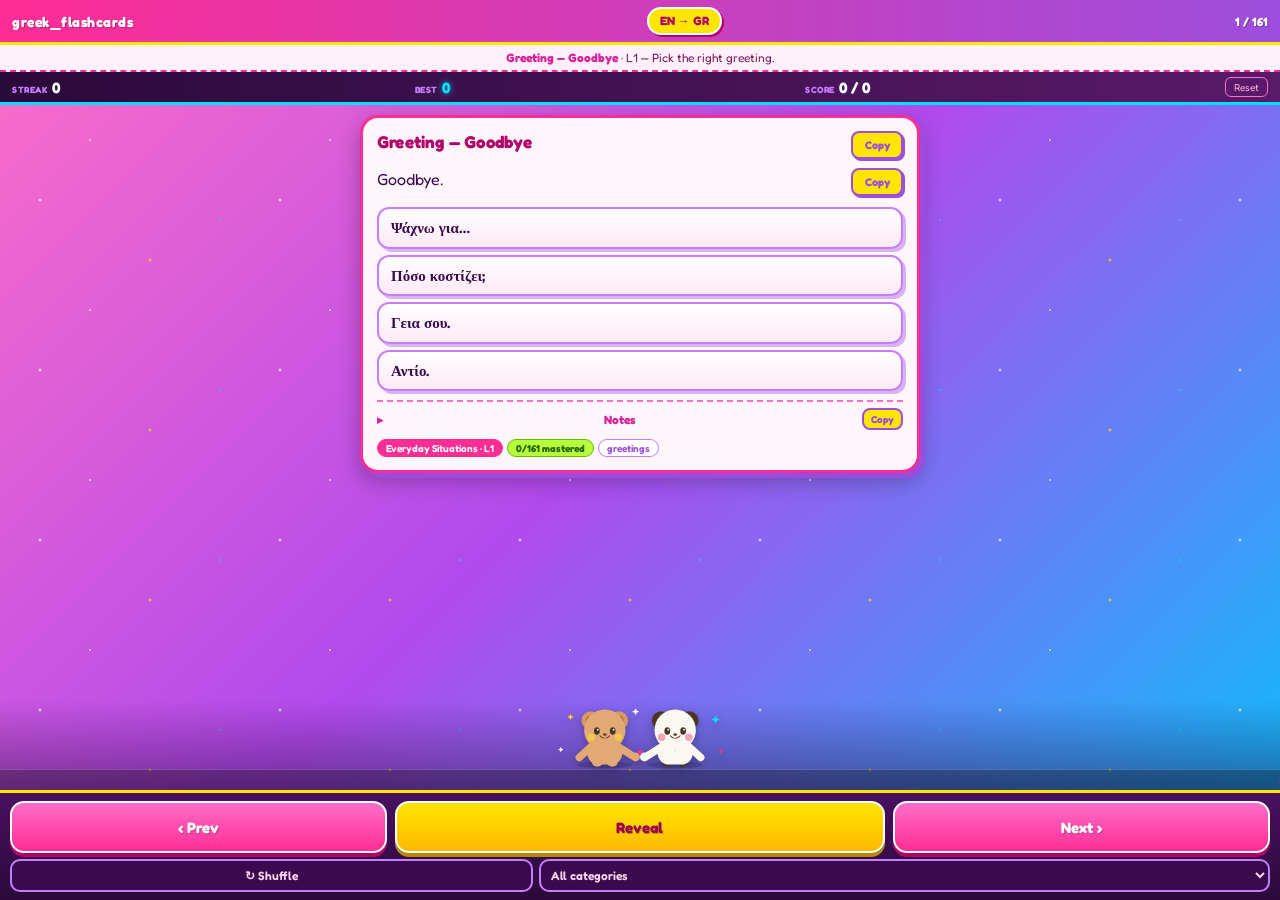
==== commit 7667b63b: "4 categories x ~40 cards w/ difficulty levels + mastery + CATEGORY COMPLETE animation CARDS (161 tot" ====
--- a/greek_flashcards/index.html
+++ b/greek_flashcards/index.html
@@ -140,6 +140,20 @@
     </div>
   </nav>
 
+  <div id="completeOverlay" class="complete-overlay hidden">
+    <div id="confetti" class="confetti-layer"></div>
+    <div class="complete-card">
+      <button class="complete-close" id="completeClose" type="button" aria-label="Close">×</button>
+      <div class="complete-stars">✩ ✩ ✩</div>
+      <h1 class="complete-title" id="completeTitle">CATEGORY COMPLETE!</h1>
+      <p class="complete-subtitle" id="completeSubtitle">You mastered all the cards! ✩</p>
+      <div class="complete-actions">
+        <button class="complete-restart" id="completeRestart" type="button">Restart</button>
+      </div>
+      <div class="complete-stars">✩ ✩ ✩</div>
+    </div>
+  </div>
+
   <script src="app.js"></script>
 </body>
 </html>
--- a/greek_flashcards/styles.css
+++ b/greek_flashcards/styles.css
@@ -376,3 +376,116 @@
   font-weight: 600;
 }
 .secondary-controls button:active { transform: translateY(1px); }
+
+/* ---------- mastery tag ---------- */
+.tag-mastery { color: #2a6a00; background: var(--lime); border-color: #5bbf00; font-weight: 700; }
+
+/* ---------- CATEGORY COMPLETE overlay ---------- */
+.complete-overlay {
+  position: fixed;
+  inset: 0;
+  z-index: 1000;
+  display: flex;
+  align-items: center;
+  justify-content: center;
+  padding: 16px;
+  background: radial-gradient(ellipse at center, rgba(157,78,221,0.65), rgba(11,4,30,0.92));
+  animation: overlayIn 0.3s ease-out;
+  overflow: hidden;
+}
+.complete-overlay.hidden { display: none; }
+@keyframes overlayIn { from { opacity: 0; } to { opacity: 1; } }
+
+.complete-card {
+  position: relative;
+  background: linear-gradient(180deg, #fff6fc, #ffe0f0);
+  border: 4px solid var(--yellow);
+  border-radius: 22px;
+  padding: 28px 22px;
+  width: min(420px, 92vw);
+  text-align: center;
+  box-shadow: 0 16px 50px rgba(0,0,0,0.55), 0 0 0 6px rgba(255,45,149,0.6);
+  animation: cardPop 0.55s cubic-bezier(.34,1.56,.64,1) both;
+}
+@keyframes cardPop {
+  0%   { transform: scale(0.4) rotate(-8deg); opacity: 0; }
+  60%  { transform: scale(1.08) rotate(2deg); opacity: 1; }
+  100% { transform: scale(1) rotate(0); }
+}
+
+.complete-close {
+  position: absolute;
+  top: 6px;
+  right: 10px;
+  background: transparent;
+  border: none;
+  font-size: 26px;
+  font-weight: 700;
+  color: var(--purple);
+  cursor: pointer;
+  line-height: 1;
+}
+
+.complete-stars {
+  color: var(--yellow);
+  font-size: 20px;
+  letter-spacing: 8px;
+  text-shadow: 0 0 8px var(--hot);
+  margin: 4px 0;
+  animation: starsTwinkle 1.2s ease-in-out infinite alternate;
+}
+@keyframes starsTwinkle { from { opacity: 0.5; transform: scale(0.96); } to { opacity: 1; transform: scale(1.04); } }
+
+.complete-title {
+  margin: 8px 0 4px;
+  font-size: clamp(22px, 7vw, 32px);
+  font-weight: 900;
+  letter-spacing: 1px;
+  color: var(--hot);
+  text-shadow: 3px 3px 0 var(--yellow), 5px 5px 0 var(--purple);
+  animation: titlePulse 1s ease-in-out infinite alternate;
+}
+@keyframes titlePulse { from { transform: scale(1); } to { transform: scale(1.05); } }
+
+.complete-subtitle {
+  margin: 8px 0 16px;
+  font-size: 14px;
+  color: var(--ink);
+  font-weight: 600;
+}
+
+.complete-actions { margin: 12px 0 8px; }
+.complete-restart {
+  background: linear-gradient(var(--lime), #7ad400);
+  color: #1f5a00;
+  border: 3px solid #4f8a00;
+  border-radius: 14px;
+  padding: 12px 22px;
+  font-size: 16px;
+  font-weight: 800;
+  font-family: inherit;
+  cursor: pointer;
+  box-shadow: 0 5px 0 #4f8a00;
+  text-shadow: 1px 1px 0 rgba(255,255,255,0.5);
+}
+.complete-restart:active { transform: translateY(3px); box-shadow: 0 2px 0 #4f8a00; }
+
+/* confetti */
+.confetti-layer {
+  position: absolute;
+  inset: 0;
+  pointer-events: none;
+  overflow: hidden;
+}
+.confetto {
+  position: absolute;
+  top: -20px;
+  width: 10px;
+  height: 16px;
+  border-radius: 2px;
+  animation: confettiFall linear forwards;
+}
+@keyframes confettiFall {
+  0%   { transform: translateY(-20px) rotate(0); opacity: 1; }
+  100% { transform: translateY(110vh) rotate(720deg); opacity: 0.9; }
+}
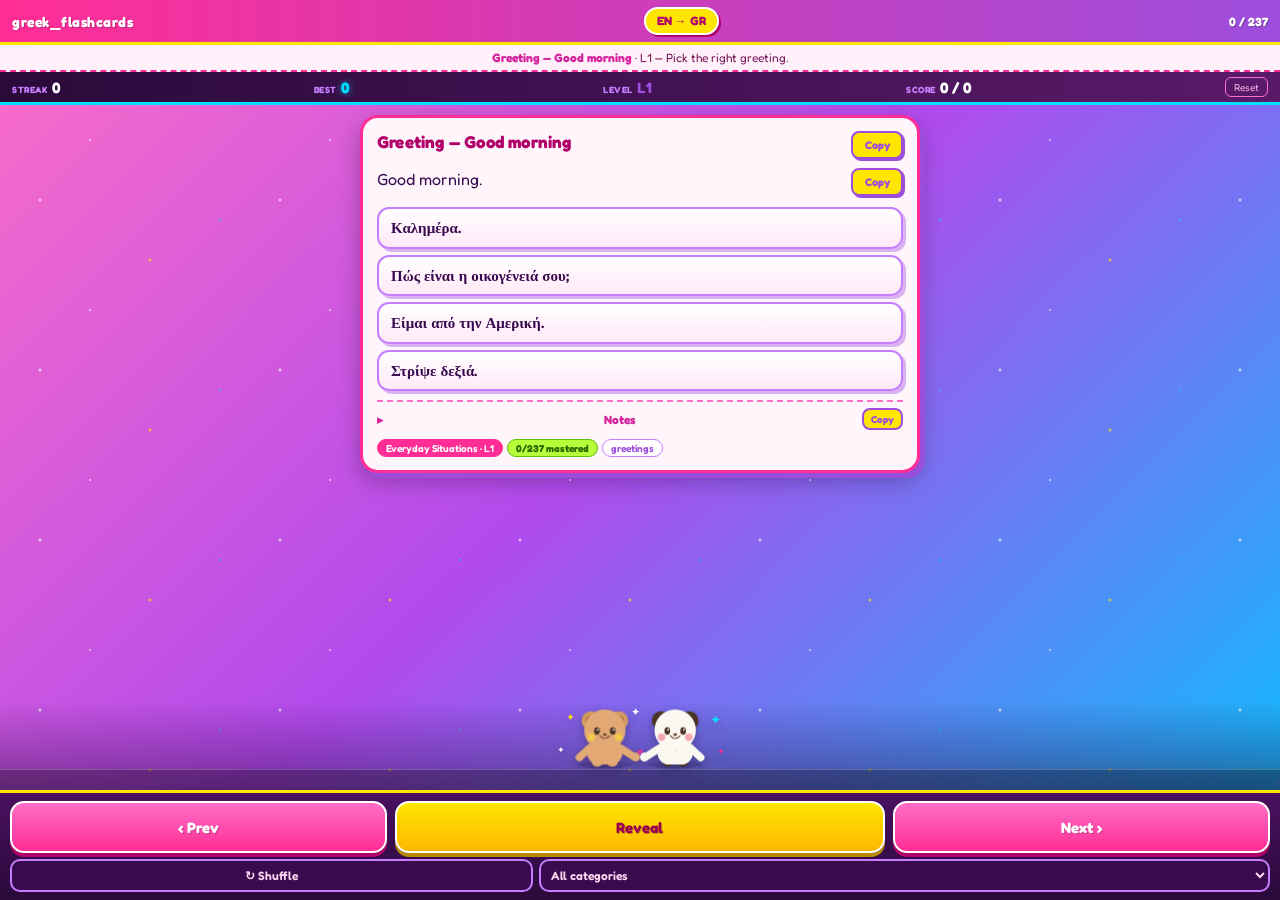
==== commit 72aefa26: "adaptive difficulty driven by streak + 76 new conversational sentences ADAPTIVE DIFFICULTY: - Replac" ====
--- a/greek_flashcards/index.html
+++ b/greek_flashcards/index.html
@@ -23,6 +23,7 @@
   <div class="stats-bar">
     <span class="stat"><span class="stat-label">Streak</span><span class="stat-value" id="statStreak">0</span></span>
     <span class="stat"><span class="stat-label">Best</span><span class="stat-value best" id="statBest">0</span></span>
+    <span class="stat"><span class="stat-label">Level</span><span class="stat-value level" id="statLevel">L1</span></span>
     <span class="stat"><span class="stat-label">Score</span><span class="stat-value" id="statScore">0 / 0</span></span>
     <button class="reset-stats" id="resetStats" type="button" title="Reset all stats">Reset</button>
   </div>
@@ -77,6 +78,7 @@
       <ellipse cx="300" cy="143" rx="62" ry="8" fill="#000000" opacity="0.16"/>
 
       <!-- ===== BEAR (left) ===== -->
+      <g class="m-bear">
       <ellipse cx="123" cy="138" rx="12" ry="9" fill="#E2A975"/>
       <ellipse cx="157" cy="138" rx="12" ry="9" fill="#E2A975"/>
       <rect x="100" y="88" width="80" height="54" rx="26" fill="#E2A975"/>
@@ -88,8 +90,8 @@
       <circle cx="108" cy="42" r="11" fill="#9C6B3F"/>
       <circle cx="172" cy="42" r="11" fill="#9C6B3F"/>
       <circle cx="140" cy="64" r="47" fill="#E2A975"/>
-      <circle cx="109" cy="80" r="8.5" fill="#F4C84B"/>
-      <circle cx="171" cy="80" r="8.5" fill="#F4C84B"/>
+      <circle class="m-bear-cheek" cx="109" cy="80" r="8.5" fill="#F4C84B"/>
+      <circle class="m-bear-cheek" cx="171" cy="80" r="8.5" fill="#F4C84B"/>
       <ellipse cx="122" cy="66" rx="6.5" ry="8.5" fill="#4A3527"/>
       <ellipse cx="158" cy="66" rx="6.5" ry="8.5" fill="#4A3527"/>
       <circle cx="124" cy="63" r="2" fill="#ffffff"/>
@@ -97,11 +99,13 @@
       <ellipse cx="140" cy="74" rx="4.5" ry="3" fill="#6E4B30"/>
       <path d="M129 77 q11 12 22 0" fill="none" stroke="#6E4B30" stroke-width="2.4" stroke-linecap="round"/>
       <path d="M136 82 a5 5 0 0 0 8 0 z" fill="#EE7A93"/>
+      </g>
 
       <!-- held-hands heart -->
-      <path d="M220 120 C214 114 213 110 217 109 C219 108.5 220 110 220 111.5 C220 110 221 108.5 223 109 C227 110 226 114 220 120 Z" fill="#ff2d95"/>
+      <path class="m-heart" d="M220 120 C214 114 213 110 217 109 C219 108.5 220 110 220 111.5 C220 110 221 108.5 223 109 C227 110 226 114 220 120 Z" fill="#ff2d95"/>
 
       <!-- ===== PANDA (right) ===== -->
+      <g class="m-panda">
       <ellipse cx="283" cy="138" rx="12" ry="9" fill="#4A3526"/>
       <ellipse cx="317" cy="138" rx="12" ry="9" fill="#4A3526"/>
       <rect x="260" y="88" width="80" height="54" rx="26" fill="#FBF8F2"/>
@@ -122,6 +126,7 @@
       <ellipse cx="300" cy="74" rx="4.5" ry="3" fill="#6E4B30"/>
       <path d="M289 77 q11 12 22 0" fill="none" stroke="#6E4B30" stroke-width="2.4" stroke-linecap="round"/>
       <path d="M296 82 a5 5 0 0 0 8 0 z" fill="#EE7A93"/>
+      </g>
     </svg>
     <div class="marquee"><span>✩ welcome 2 greek flashcards ✩ kalimera bestie ✩ keep ur streak alive ✩ σ' αγαπώ ✩ tap a choice 2 score ✩</span></div>
   </footer>
--- a/greek_flashcards/styles.css
+++ b/greek_flashcards/styles.css
@@ -379,6 +379,75 @@
 
 /* ---------- mastery tag ---------- */
 .tag-mastery { color: #2a6a00; background: var(--lime); border-color: #5bbf00; font-weight: 700; }
+.tag-progress { color: #6a3a00; background: #ffe6b3; border-color: #d4933a; font-weight: 700; }
+
+/* ---------- level stat ---------- */
+.stat-value.level { color: var(--purple); }
+.stat-value.level.hot { color: var(--hot); text-shadow: 0 0 6px rgba(255,45,149,0.5); }
+.stat-value.level.max { color: var(--yellow); background: var(--hot); padding: 2px 6px; border-radius: 6px; }
+
+/* ---------- KISS animation ---------- */
+/* Panda (right, center ~300,115) leans 90° CCW + translates left
+   so its mouth lands on bear's right cheek (~178,80). Pivots around
+   the panda's body center. */
+.m-panda {
+  transform-box: fill-box;
+  transform-origin: 50% 70%;
+  will-change: transform;
+}
+.m-bear {
+  transform-box: fill-box;
+  transform-origin: 50% 70%;
+  will-change: transform;
+}
+.m-bear-cheek {
+  transition: none;
+  transform-origin: center;
+  transform-box: fill-box;
+  will-change: fill, r;
+}
+
+.mascot-svg.kiss-fire .m-panda { animation: pandaKiss 480ms cubic-bezier(.55,.08,.3,1.4) both; }
+.mascot-svg.kiss-fire .m-bear  { animation: bearAbsorb 480ms cubic-bezier(.4,0,.4,1)    both; }
+.mascot-svg.kiss-fire .m-bear-cheek { animation: bearBlush 900ms ease-out both; }
+.mascot-svg.kiss-fire .m-heart { animation: heartPulse 480ms ease-out both; }
+
+@keyframes pandaKiss {
+  0%   { transform: rotate(0)        translate(0, 0); }
+  35%  { transform: rotate(-90deg)   translate(0, -40px); }
+  55%  { transform: rotate(-90deg)   translate(0, -52px); } /* contact */
+  75%  { transform: rotate(-90deg)   translate(0, -40px); }
+  100% { transform: rotate(0)        translate(0, 0); }
+}
+
+@keyframes bearAbsorb {
+  0%   { transform: translate(0,0)     rotate(0); }
+  45%  { transform: translate(0,0)     rotate(0); }
+  60%  { transform: translate(-4px,1px) rotate(-5deg); }   /* nudged by the kiss */
+  78%  { transform: translate(-2px,0)   rotate(-2deg); }
+  100% { transform: translate(0,0)     rotate(0); }
+}
+
+@keyframes bearBlush {
+  0%   { fill: #F4C84B; }
+  35%  { fill: #ff6ec7; }   /* blushing */
+  65%  { fill: #ff2d95; }   /* peak blush */
+  100% { fill: #F4C84B; }
+}
+
+@keyframes heartPulse {
+  0%   { transform: scale(1); }
+  50%  { transform: scale(1.5); filter: drop-shadow(0 0 6px #ff2d95); }
+  100% { transform: scale(1); }
+}
+.m-heart { transform-origin: center; transform-box: fill-box; }
+
+@media (prefers-reduced-motion: reduce) {
+  .mascot-svg.kiss-fire .m-panda,
+  .mascot-svg.kiss-fire .m-bear,
+  .mascot-svg.kiss-fire .m-bear-cheek,
+  .mascot-svg.kiss-fire .m-heart { animation: none; }
+}
 
 /* ---------- CATEGORY COMPLETE overlay ---------- */
 .complete-overlay {
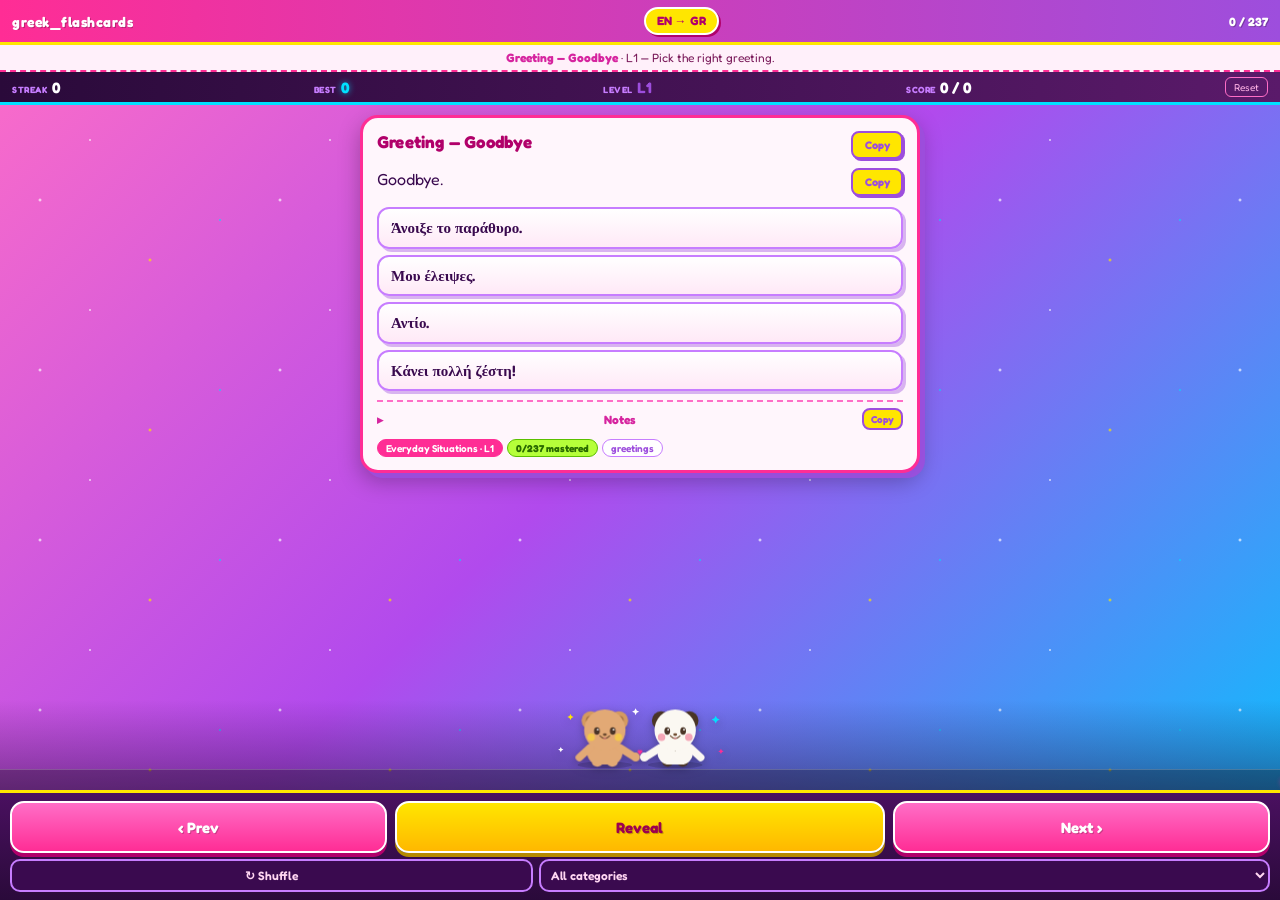
==== commit 036d2a54: "spawn a randomly-placed heart in the mascot stage on every correct answer - New .mascot-stage wrappe" ====
--- a/greek_flashcards/index.html
+++ b/greek_flashcards/index.html
@@ -63,6 +63,7 @@
   </main>
 
   <footer class="mascot">
+    <div class="mascot-stage">
     <svg class="mascot-svg" viewBox="0 0 440 150" xmlns="http://www.w3.org/2000/svg" role="img" aria-label="A bear and a panda holding hands">
       <!-- sparkles -->
       <g class="twinkle">
@@ -128,6 +129,8 @@
       <path d="M296 82 a5 5 0 0 0 8 0 z" fill="#EE7A93"/>
       </g>
     </svg>
+      <div class="heart-layer" id="heartLayer"></div>
+    </div>
     <div class="marquee"><span>✩ welcome 2 greek flashcards ✩ kalimera bestie ✩ keep ur streak alive ✩ σ' αγαπώ ✩ tap a choice 2 score ✩</span></div>
   </footer>
 
--- a/greek_flashcards/styles.css
+++ b/greek_flashcards/styles.css
@@ -299,12 +299,49 @@
   padding: 2px 0 0;
   background: linear-gradient(180deg, rgba(42,10,58,0), rgba(42,10,58,0.45));
 }
+.mascot-stage {
+  position: relative;
+  display: inline-block;
+  line-height: 0;
+}
 .mascot-svg {
   width: min(90vw, 340px);
   height: auto;
   max-height: 66px;
   display: block;
   filter: drop-shadow(0 3px 4px rgba(0,0,0,0.25));
+}
+.heart-layer {
+  position: absolute;
+  inset: 0;
+  pointer-events: none;
+  overflow: visible;
+  z-index: 5;
+}
+.heart-burst {
+  position: absolute;
+  font-size: 22px;
+  line-height: 1;
+  pointer-events: none;
+  user-select: none;
+  transform-origin: center;
+  animation: heartBurst 1.4s cubic-bezier(.34,1.56,.64,1) forwards;
+  filter: drop-shadow(0 0 3px rgba(255,255,255,0.6));
+  will-change: transform, opacity;
+}
+@keyframes heartBurst {
+  0%   { transform: translate(-50%,-50%) scale(0.2) rotate(var(--rot, 0deg)); opacity: 0; }
+  18%  { transform: translate(-50%,-50%) scale(1.6) rotate(var(--rot, 0deg)); opacity: 1; }
+  45%  { transform: translate(-50%,-70%) scale(1.1) rotate(var(--rot, 0deg)); opacity: 1; }
+  100% { transform: translate(-50%,-130%) scale(0.6) rotate(var(--rot, 0deg)); opacity: 0; }
+}
+@media (prefers-reduced-motion: reduce) {
+  .heart-burst { animation: heartBurstStatic 900ms ease-out forwards; }
+  @keyframes heartBurstStatic {
+    0% { opacity: 0; transform: translate(-50%,-50%) scale(0.6); }
+    20% { opacity: 1; transform: translate(-50%,-50%) scale(1); }
+    100% { opacity: 0; transform: translate(-50%,-50%) scale(1); }
+  }
 }
 .twinkle { animation: twinkle 1.6s ease-in-out infinite alternate; transform-origin: center; }
 @keyframes twinkle { from { opacity: 0.45; } to { opacity: 1; } }
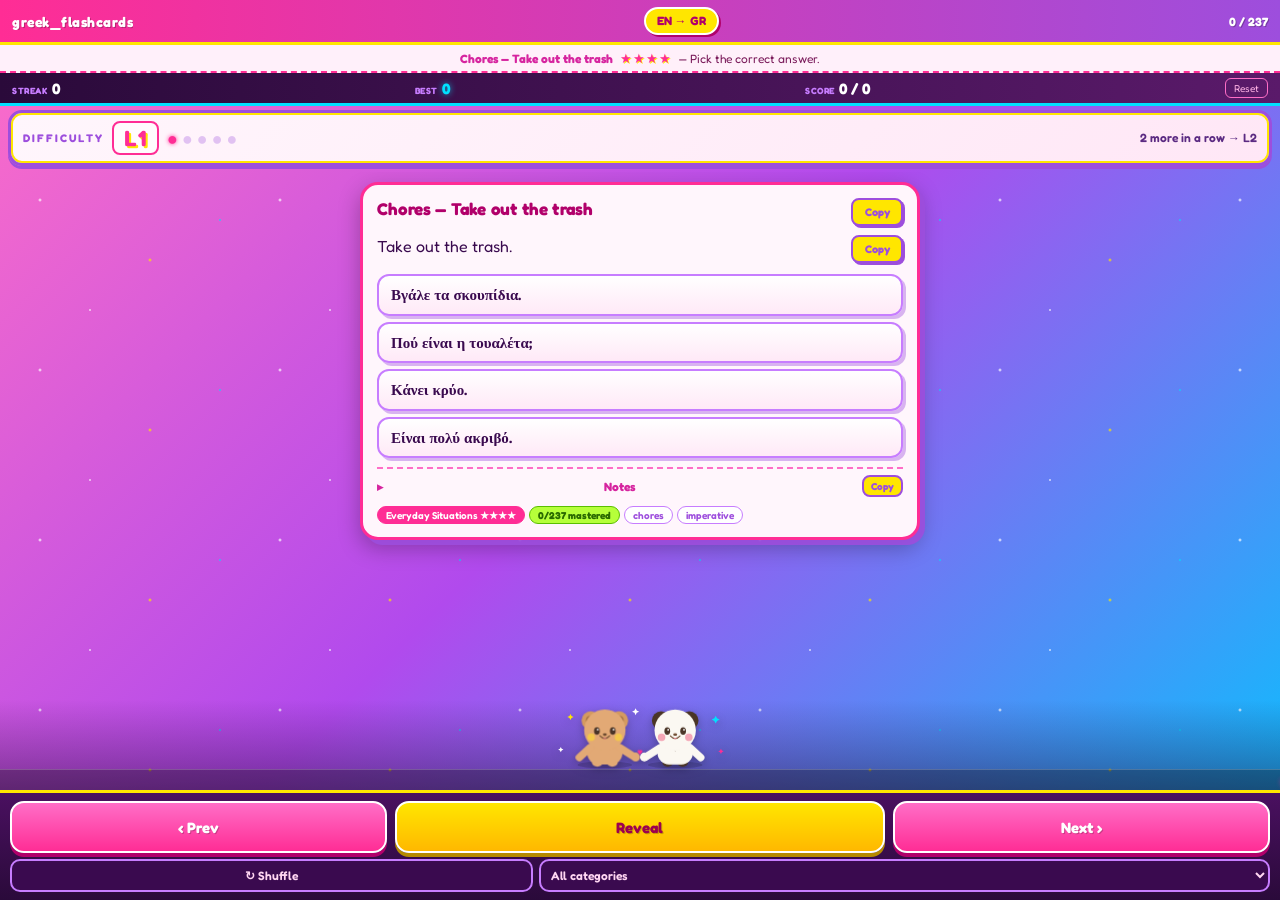
==== commit 8f068791: "Difficulty Meter — one clear place to see streak-driven difficulty PROBLEM: Two different things wer" ====
--- a/greek_flashcards/index.html
+++ b/greek_flashcards/index.html
@@ -23,9 +23,15 @@
   <div class="stats-bar">
     <span class="stat"><span class="stat-label">Streak</span><span class="stat-value" id="statStreak">0</span></span>
     <span class="stat"><span class="stat-label">Best</span><span class="stat-value best" id="statBest">0</span></span>
-    <span class="stat"><span class="stat-label">Level</span><span class="stat-value level" id="statLevel">L1</span></span>
     <span class="stat"><span class="stat-label">Score</span><span class="stat-value" id="statScore">0 / 0</span></span>
     <button class="reset-stats" id="resetStats" type="button" title="Reset all stats">Reset</button>
+  </div>
+
+  <div class="difficulty-meter" id="difficultyMeter" role="status" aria-live="polite">
+    <span class="dm-label">DIFFICULTY</span>
+    <span class="dm-level" id="dmLevel">L1</span>
+    <span class="dm-dots" id="dmDots" aria-hidden="true">●○○○○</span>
+    <span class="dm-hint" id="dmHint">2 right in a row → L2</span>
   </div>
 
   <main class="card-stage">
@@ -107,6 +113,7 @@
 
       <!-- ===== PANDA (right) ===== -->
       <g class="m-panda">
+      <!-- body / arms / legs (always visible) -->
       <ellipse cx="283" cy="138" rx="12" ry="9" fill="#4A3526"/>
       <ellipse cx="317" cy="138" rx="12" ry="9" fill="#4A3526"/>
       <rect x="260" y="88" width="80" height="54" rx="26" fill="#FBF8F2"/>
@@ -115,6 +122,8 @@
       <line x1="266" y1="104" x2="234" y2="124" stroke="#FBF8F2" stroke-width="17" stroke-linecap="round"/>
       <line x1="334" y1="104" x2="358" y2="126" stroke="#FBF8F2" stroke-width="17" stroke-linecap="round"/>
       <circle cx="230" cy="125" r="10" fill="#FBF8F2"/>
+      <!-- frontal head (default) -->
+      <g class="m-panda-head-front">
       <circle cx="268" cy="42" r="21" fill="#4A3526"/>
       <circle cx="332" cy="42" r="21" fill="#4A3526"/>
       <circle cx="300" cy="64" r="47" fill="#FBF8F2"/>
@@ -127,6 +136,29 @@
       <ellipse cx="300" cy="74" rx="4.5" ry="3" fill="#6E4B30"/>
       <path d="M289 77 q11 12 22 0" fill="none" stroke="#6E4B30" stroke-width="2.4" stroke-linecap="round"/>
       <path d="M296 82 a5 5 0 0 0 8 0 z" fill="#EE7A93"/>
+      </g>
+      <!-- side-profile head (shown on every-10 kiss) -->
+      <g class="m-panda-head-profile">
+        <!-- visible ear at back-top of head -->
+        <circle cx="318" cy="24" r="20" fill="#4A3526"/>
+        <circle cx="318" cy="24" r="10" fill="#9C6B3F"/>
+        <!-- head -->
+        <circle cx="300" cy="64" r="47" fill="#FBF8F2"/>
+        <!-- snout / muzzle bulge on the left (toward bear) -->
+        <ellipse cx="260" cy="74" rx="18" ry="14" fill="#FBF8F2"/>
+        <!-- single eye patch on the front (left) side -->
+        <ellipse cx="278" cy="58" rx="8" ry="11" fill="#4A3527" transform="rotate(-18 278 58)"/>
+        <!-- eye highlight -->
+        <circle cx="276" cy="55" r="2.6" fill="#ffffff"/>
+        <circle cx="276" cy="55" r="1.3" fill="#000000"/>
+        <!-- visible cheek -->
+        <circle cx="278" cy="82" r="7.5" fill="#F4A6B6"/>
+        <!-- nose -->
+        <ellipse cx="247" cy="69" rx="4.2" ry="3.4" fill="#4A3526"/>
+        <!-- puckered kiss mouth -->
+        <ellipse cx="246" cy="79" rx="4.2" ry="3" fill="#EE7A93"/>
+        <path d="M242 80 q3 -3 6 0" fill="none" stroke="#9C3B5A" stroke-width="1.3" stroke-linecap="round"/>
+      </g>
       </g>
     </svg>
       <div class="heart-layer" id="heartLayer"></div>
--- a/greek_flashcards/styles.css
+++ b/greek_flashcards/styles.css
@@ -325,23 +325,24 @@
   pointer-events: none;
   user-select: none;
   transform-origin: center;
-  animation: heartBurst 1.4s cubic-bezier(.34,1.56,.64,1) forwards;
+  animation: heartBurst 600ms cubic-bezier(.34,1.56,.64,1) forwards;
   filter: drop-shadow(0 0 3px rgba(255,255,255,0.6));
   will-change: transform, opacity;
 }
 @keyframes heartBurst {
   0%   { transform: translate(-50%,-50%) scale(0.2) rotate(var(--rot, 0deg)); opacity: 0; }
-  18%  { transform: translate(-50%,-50%) scale(1.6) rotate(var(--rot, 0deg)); opacity: 1; }
-  45%  { transform: translate(-50%,-70%) scale(1.1) rotate(var(--rot, 0deg)); opacity: 1; }
-  100% { transform: translate(-50%,-130%) scale(0.6) rotate(var(--rot, 0deg)); opacity: 0; }
+  60%  { transform: translate(-50%,-50%) scale(1.4) rotate(var(--rot, 0deg)); opacity: 1; }
+  100% { transform: translate(-50%,-50%) scale(1)   rotate(var(--rot, 0deg)); opacity: 1; }
+}
+.heart-burst.clearing {
+  animation: heartClear 350ms ease-in forwards;
+}
+@keyframes heartClear {
+  0%   { opacity: 1; transform: translate(-50%,-50%) scale(1)   rotate(var(--rot, 0deg)); }
+  100% { opacity: 0; transform: translate(-50%, 40%) scale(0.3) rotate(var(--rot, 0deg)); }
 }
 @media (prefers-reduced-motion: reduce) {
-  .heart-burst { animation: heartBurstStatic 900ms ease-out forwards; }
-  @keyframes heartBurstStatic {
-    0% { opacity: 0; transform: translate(-50%,-50%) scale(0.6); }
-    20% { opacity: 1; transform: translate(-50%,-50%) scale(1); }
-    100% { opacity: 0; transform: translate(-50%,-50%) scale(1); }
-  }
+  .heart-burst { animation: none; opacity: 1; transform: translate(-50%,-50%) rotate(var(--rot,0deg)); }
 }
 .twinkle { animation: twinkle 1.6s ease-in-out infinite alternate; transform-origin: center; }
 @keyframes twinkle { from { opacity: 0.45; } to { opacity: 1; } }
@@ -418,10 +419,91 @@
 .tag-mastery { color: #2a6a00; background: var(--lime); border-color: #5bbf00; font-weight: 700; }
 .tag-progress { color: #6a3a00; background: #ffe6b3; border-color: #d4933a; font-weight: 700; }
 
-/* ---------- level stat ---------- */
-.stat-value.level { color: var(--purple); }
-.stat-value.level.hot { color: var(--hot); text-shadow: 0 0 6px rgba(255,45,149,0.5); }
-.stat-value.level.max { color: var(--yellow); background: var(--hot); padding: 2px 6px; border-radius: 6px; }
+/* ---------- DIFFICULTY METER (the one place to look) ---------- */
+.difficulty-meter {
+  flex: 0 0 auto;
+  display: flex;
+  align-items: center;
+  flex-wrap: wrap;
+  gap: 8px;
+  margin: 4px 8px 6px;
+  padding: 8px 12px;
+  border: 3px solid var(--purple);
+  border-radius: 14px;
+  background: linear-gradient(135deg, #fff6fc 0%, #ffe7f6 100%);
+  box-shadow: 0 3px 0 var(--purple), 0 0 0 2px var(--yellow) inset;
+  font-family: inherit;
+  font-weight: 700;
+  transition: transform 200ms ease, box-shadow 200ms ease;
+}
+.dm-label {
+  font-size: 11px;
+  letter-spacing: 2px;
+  color: var(--purple);
+  font-weight: 900;
+}
+.dm-level {
+  font-size: 22px;
+  font-weight: 900;
+  color: var(--hot);
+  letter-spacing: 1px;
+  text-shadow: 2px 2px 0 var(--yellow);
+  padding: 2px 10px;
+  border-radius: 8px;
+  background: rgba(255,255,255,0.65);
+  border: 2px solid var(--hot);
+  min-width: 46px;
+  text-align: center;
+}
+.dm-level.max {
+  background: var(--yellow);
+  color: var(--hot);
+  border-color: var(--hot);
+  text-shadow: 1px 1px 0 #fff;
+  animation: dmMaxGlow 1.4s ease-in-out infinite alternate;
+}
+@keyframes dmMaxGlow { from { box-shadow: 0 0 4px var(--hot); } to { box-shadow: 0 0 14px var(--hot); } }
+.dm-dots {
+  font-size: 18px;
+  letter-spacing: 4px;
+  color: var(--purple);
+  font-weight: 900;
+}
+.dm-dots .on  { color: var(--hot); text-shadow: 0 0 4px var(--hot); }
+.dm-dots .off { color: rgba(157,78,221,0.3); }
+.dm-hint {
+  font-size: 12px;
+  color: #5b2a82;
+  margin-left: auto;
+  font-weight: 600;
+}
+
+/* Flash animations on level change */
+.difficulty-meter.dm-up {
+  animation: dmUp 900ms ease-out;
+}
+.difficulty-meter.dm-down {
+  animation: dmDown 900ms ease-out;
+}
+@keyframes dmUp {
+  0%   { transform: scale(1);    box-shadow: 0 3px 0 var(--purple), 0 0 0 2px var(--yellow) inset; background: #b6ff3a; }
+  20%  { transform: scale(1.08); box-shadow: 0 5px 0 #4f8a00, 0 0 24px #b6ff3a; }
+  100% { transform: scale(1);    box-shadow: 0 3px 0 var(--purple), 0 0 0 2px var(--yellow) inset; }
+}
+@keyframes dmDown {
+  0%   { transform: scale(1);    background: linear-gradient(135deg, #ffd6e7 0%, #ffb3cf 100%); }
+  20%  { transform: scale(0.94); box-shadow: 0 2px 0 #b00050, 0 0 24px #ff2d95; }
+  100% { transform: scale(1);    box-shadow: 0 3px 0 var(--purple), 0 0 0 2px var(--yellow) inset; }
+}
+
+/* Per-card difficulty stars (visually distinct from the L1-L5 meter) */
+.card-stars {
+  color: var(--hot);
+  font-size: 13px;
+  letter-spacing: 1px;
+  margin: 0 4px;
+  text-shadow: 1px 1px 0 var(--yellow);
+}
 
 /* ---------- KISS animation ---------- */
 /* Panda (right, center ~300,115) leans 90° CCW + translates left
@@ -444,10 +526,41 @@
   will-change: fill, r;
 }
 
+/* ---- profile head visibility ---- */
+.m-panda-head-profile { opacity: 0; pointer-events: none; }
+.mascot-svg.kiss-fire-profile .m-panda-head-front { opacity: 0; }
+.mascot-svg.kiss-fire-profile .m-panda-head-profile { opacity: 1; }
+
 .mascot-svg.kiss-fire .m-panda { animation: pandaKiss 480ms cubic-bezier(.55,.08,.3,1.4) both; }
 .mascot-svg.kiss-fire .m-bear  { animation: bearAbsorb 480ms cubic-bezier(.4,0,.4,1)    both; }
 .mascot-svg.kiss-fire .m-bear-cheek { animation: bearBlush 900ms ease-out both; }
 .mascot-svg.kiss-fire .m-heart { animation: heartPulse 480ms ease-out both; }
+
+/* ---- profile (every-10) kiss: no body rotation, head is already in profile ---- */
+.mascot-svg.kiss-fire-profile .m-panda { animation: pandaKissProfile 900ms cubic-bezier(.4,0,.4,1.2) both; }
+.mascot-svg.kiss-fire-profile .m-bear  { animation: bearAbsorbProfile 900ms cubic-bezier(.4,0,.4,1) both; }
+.mascot-svg.kiss-fire-profile .m-bear-cheek { animation: bearBlushProfile 1400ms ease-out both; }
+.mascot-svg.kiss-fire-profile .m-heart { animation: heartPulse 900ms ease-out both; }
+@keyframes pandaKissProfile {
+  0%   { transform: translate(0,0); }
+  35%  { transform: translate(-95px, 8px); }   /* leans in for the smooch */
+  60%  { transform: translate(-105px, 10px); } /* contact */
+  78%  { transform: translate(-95px, 8px); }
+  100% { transform: translate(0,0); }
+}
+@keyframes bearAbsorbProfile {
+  0%   { transform: translate(0,0)     rotate(0); }
+  50%  { transform: translate(0,0)     rotate(0); }
+  62%  { transform: translate(-6px,2px) rotate(-7deg); }
+  80%  { transform: translate(-3px,1px) rotate(-3deg); }
+  100% { transform: translate(0,0)     rotate(0); }
+}
+@keyframes bearBlushProfile {
+  0%   { fill: #F4C84B; }
+  30%  { fill: #ff6ec7; }
+  55%  { fill: #ff1f7a; }
+  100% { fill: #F4C84B; }
+}
 
 @keyframes pandaKiss {
   0%   { transform: rotate(0)        translate(0, 0); }
@@ -483,7 +596,11 @@
   .mascot-svg.kiss-fire .m-panda,
   .mascot-svg.kiss-fire .m-bear,
   .mascot-svg.kiss-fire .m-bear-cheek,
-  .mascot-svg.kiss-fire .m-heart { animation: none; }
+  .mascot-svg.kiss-fire .m-heart,
+  .mascot-svg.kiss-fire-profile .m-panda,
+  .mascot-svg.kiss-fire-profile .m-bear,
+  .mascot-svg.kiss-fire-profile .m-bear-cheek,
+  .mascot-svg.kiss-fire-profile .m-heart { animation: none; }
 }
 
 /* ---------- CATEGORY COMPLETE overlay ---------- */
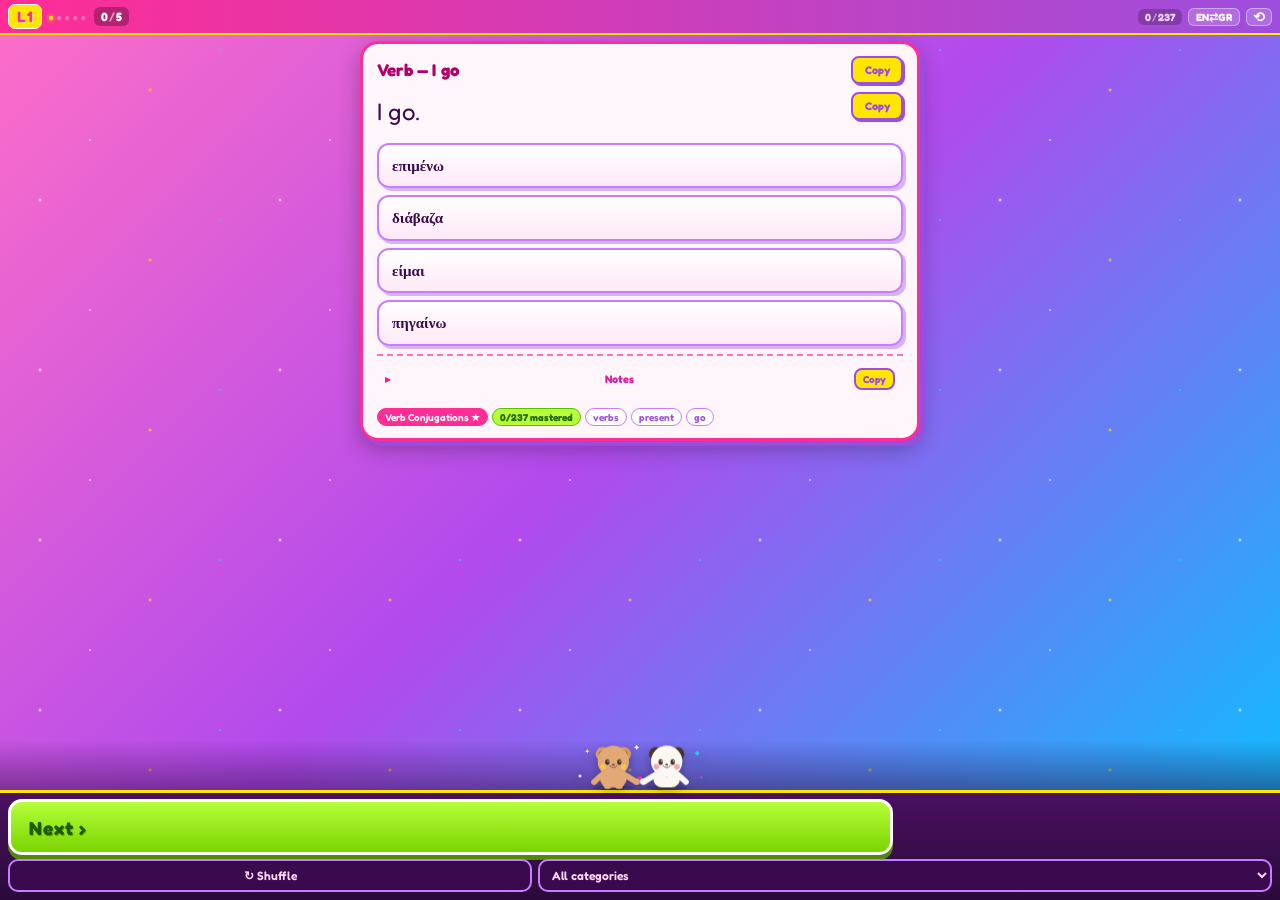
==== commit b9724533: "compact single-row top status: just L# + streak + count + toggles PROBLEM: Four stacked bars above t" ====
--- a/greek_flashcards/index.html
+++ b/greek_flashcards/index.html
@@ -12,27 +12,18 @@
   <link rel="stylesheet" href="styles.css" />
 </head>
 <body>
-  <header class="topbar">
-    <div class="deck-name" id="deckName">✩ greek_flashcards ✩</div>
-    <button class="dir-toggle" id="dirToggle" type="button" aria-label="Toggle direction">EN → GR</button>
-    <div class="progress"><span id="cardIndex">0</span> / <span id="cardTotal">0</span></div>
+  <header class="topbar-compact" id="topbarCompact" role="status" aria-live="polite">
+    <span class="tb-level" id="dmLevel">L1</span>
+    <span class="tb-dots" id="dmDots" aria-hidden="true">●○○○○</span>
+    <span class="tb-stat"><span id="statStreak">0</span><i class="tb-sep">/</i><span id="dmHint">5</span></span>
+    <span class="tb-stat tb-stat-dim"><span id="cardIndex">0</span><i class="tb-sep">/</i><span id="cardTotal">0</span></span>
+    <button class="tb-btn" id="dirToggle" type="button" aria-label="Toggle direction">EN⇄GR</button>
+    <button class="tb-btn tb-reset" id="resetStats" type="button" aria-label="Reset stats">⟲</button>
+    <span class="tb-hidden" id="statBest">0</span>
+    <span class="tb-hidden" id="statScore">0 / 0</span>
+    <span class="tb-hidden" id="deckName">greek_flashcards</span>
+    <span class="tb-hidden" id="instructionsStrip"></span>
   </header>
-
-  <div class="instructions-strip" id="instructionsStrip"><strong>Tip:</strong> Read prompt → tap Reveal → compare.</div>
-
-  <div class="stats-bar">
-    <span class="stat"><span class="stat-label">Streak</span><span class="stat-value" id="statStreak">0</span></span>
-    <span class="stat"><span class="stat-label">Best</span><span class="stat-value best" id="statBest">0</span></span>
-    <span class="stat"><span class="stat-label">Score</span><span class="stat-value" id="statScore">0 / 0</span></span>
-    <button class="reset-stats" id="resetStats" type="button" title="Reset all stats">Reset</button>
-  </div>
-
-  <div class="difficulty-meter" id="difficultyMeter" role="status" aria-live="polite">
-    <span class="dm-label">DIFFICULTY</span>
-    <span class="dm-level" id="dmLevel">L1</span>
-    <span class="dm-dots" id="dmDots" aria-hidden="true">●○○○○</span>
-    <span class="dm-hint" id="dmHint">2 right in a row → L2</span>
-  </div>
 
   <main class="card-stage">
     <section class="card" id="card" aria-live="polite">
@@ -50,7 +41,7 @@
 
       <div class="feedback hidden" id="feedback"></div>
 
-      <button class="reveal-btn hidden" id="revealBtn" type="button">Show answer (no score)</button>
+      <button class="reveal-btn hidden" id="revealBtn" type="button" hidden>Show answer (no score)</button>
 
       <div class="answer-row hidden" id="answerRow">
         <div id="answerBlocks"></div>
@@ -167,10 +158,8 @@
   </footer>
 
   <nav class="controls">
-    <div class="thumb-zone">
-      <button id="prevBtn" type="button" aria-label="Previous">‹ Prev</button>
-      <button id="bottomRevealBtn" type="button" aria-label="Reveal answer" class="reveal-bottom">Reveal</button>
-      <button id="nextBtn" type="button" aria-label="Next">Next ›</button>
+    <div class="thumb-zone thumb-zone-left">
+      <button id="nextBtn" type="button" aria-label="Next" class="next-big">Next ›</button>
     </div>
     <div class="secondary-controls">
       <button id="shuffleBtn" type="button" aria-label="Shuffle">↻ Shuffle</button>
--- a/greek_flashcards/styles.css
+++ b/greek_flashcards/styles.css
@@ -375,7 +375,8 @@
   background: linear-gradient(0deg, #2a0a3a, #4a1060);
   border-top: 3px solid var(--yellow);
 }
-.thumb-zone { display: grid; grid-template-columns: 1fr 1.3fr 1fr; gap: 8px; }
+.thumb-zone { display: flex; gap: 8px; align-items: stretch; }
+.thumb-zone-left { justify-content: flex-start; }
 .thumb-zone button {
   background: linear-gradient(var(--hot2), var(--hot));
   color: #fff;
@@ -390,16 +391,27 @@
   font-family: inherit;
 }
 .thumb-zone button:active { transform: translateY(2px); box-shadow: 0 2px 0 #b1006a; }
-.reveal-bottom {
-  background: linear-gradient(var(--yellow), #ffb800) !important;
-  color: #9d0050 !important;
-  box-shadow: 0 4px 0 #b58a00 !important;
-}
-.reveal-bottom:active { box-shadow: 0 2px 0 #b58a00 !important; }
-.reveal-bottom.revealed {
+
+/* Big left-thumb Next: occupies ~70% of the row, on the left side. */
+.next-big {
+  flex: 0 1 70%;
+  max-width: 70%;
+  min-height: 64px;
+  font-size: 22px;
+  font-weight: 900;
+  letter-spacing: 1px;
+  border-radius: 18px;
+  text-align: left;
+  padding-left: 22px;
   background: linear-gradient(var(--lime), #7ad400) !important;
   color: #1f5a00 !important;
-  box-shadow: 0 4px 0 #4f8a00 !important;
+  border: 3px solid #fff !important;
+  box-shadow: 0 5px 0 #4f8a00 !important;
+  text-shadow: 1px 1px 0 rgba(255,255,255,0.4);
+}
+.next-big:active {
+  transform: translateY(3px);
+  box-shadow: 0 2px 0 #4f8a00 !important;
 }
 .secondary-controls { display: grid; grid-template-columns: 1fr 1.4fr; gap: 6px; }
 .secondary-controls button, .secondary-controls select {
@@ -712,3 +724,119 @@
   0%   { transform: translateY(-20px) rotate(0); opacity: 1; }
   100% { transform: translateY(110vh) rotate(720deg); opacity: 0.9; }
 }
+
+/* ============================================================
+   COMPACT LAYOUT v21 — collapse 4 top bars into 1 status row
+   ============================================================ */
+
+/* Hide all elements moved into the compact topbar */
+.tb-hidden { display: none !important; }
+
+/* The single compact top status row — only difficulty + streak numbers */
+.topbar-compact {
+  flex: 0 0 auto;
+  display: flex;
+  align-items: center;
+  gap: 6px;
+  padding: 4px 8px;
+  background: linear-gradient(90deg, #ff2d95, #9d4edd);
+  border-bottom: 2px solid var(--yellow);
+  color: #fff;
+  font-family: inherit;
+  font-weight: 800;
+  font-size: 11px;
+  min-height: 34px;
+  max-height: 36px;
+  z-index: 4;
+}
+.tb-level {
+  background: var(--yellow);
+  color: var(--hot);
+  padding: 2px 8px;
+  border-radius: 7px;
+  border: 1.5px solid #fff;
+  font-size: 15px;
+  font-weight: 900;
+  letter-spacing: 0.5px;
+  text-shadow: 1px 1px 0 rgba(255,255,255,0.45);
+  min-width: 34px;
+  text-align: center;
+}
+.tb-level.max {
+  background: var(--lime);
+  color: #9d0050;
+}
+.tb-dots {
+  font-size: 10px;
+  letter-spacing: 2px;
+  color: var(--yellow);
+}
+.tb-dots .on { color: var(--yellow); text-shadow: 0 0 4px var(--yellow); }
+.tb-dots .off { color: rgba(255,255,255,0.3); }
+.tb-stat {
+  background: rgba(0,0,0,0.28);
+  padding: 2px 7px;
+  border-radius: 6px;
+  font-size: 12px;
+  font-variant-numeric: tabular-nums;
+}
+.tb-stat-dim { opacity: 0.75; font-size: 10.5px; margin-left: auto; }
+.tb-sep { font-style: normal; opacity: 0.55; margin: 0 1px; font-weight: 600; }
+.tb-btn {
+  background: rgba(255,255,255,0.18);
+  color: #fff;
+  border: 1.5px solid rgba(255,255,255,0.4);
+  border-radius: 6px;
+  padding: 2px 7px;
+  font-size: 10.5px;
+  font-weight: 700;
+  font-family: inherit;
+  cursor: pointer;
+}
+.tb-btn:active { background: rgba(255,255,255,0.35); }
+.tb-reset { padding: 1px 6px; font-size: 14px; line-height: 1; }
+
+/* Level-up / level-down flash now lives on the topbar */
+.topbar-compact.dm-up .tb-level   { animation: tbUp   700ms ease-out; }
+.topbar-compact.dm-down .tb-level { animation: tbDown 700ms ease-out; }
+@keyframes tbUp {
+  0%   { transform: scale(1);    background: var(--lime); box-shadow: 0 0 0 var(--lime); }
+  25%  { transform: scale(1.35); box-shadow: 0 0 14px var(--lime); }
+  100% { transform: scale(1);    background: var(--yellow); }
+}
+@keyframes tbDown {
+  0%   { transform: scale(1);    background: #fff; color: var(--hot); }
+  25%  { transform: scale(0.82); box-shadow: 0 0 14px var(--hot); }
+  100% { transform: scale(1);    background: var(--yellow); }
+}
+
+/* Card stage gets ~70%+ of vertical space, smaller fonts overall */
+.card-stage { padding: 6px 10px 8px; }
+.card { padding: 12px 14px; gap: 8px; }
+.concept-row { gap: 6px; align-items: center; }
+.concept { font-size: clamp(14px, 4vw, 17px) !important; line-height: 1.2; }
+.card-stars { font-size: 12px; margin-left: 4px; }
+.prompt-row { gap: 6px; }
+.prompt { font-size: clamp(18px, 5.5vw, 24px) !important; line-height: 1.2; padding: 6px 0; }
+.mc-options { gap: 7px; }
+.mc-option { padding: 11px 13px !important; font-size: clamp(13px, 3.6vw, 15px) !important; min-height: 44px !important; }
+.feedback { font-size: 12px; padding: 6px 10px; }
+.ans-block { padding: 6px 8px; }
+.ans-label { font-size: 9px; }
+.ans-text { font-size: clamp(13px, 3.4vw, 15px) !important; }
+.notes summary { font-size: 11px; padding: 6px 8px; }
+.tags { gap: 4px; margin-top: 4px; }
+.tag { font-size: 10px; padding: 2px 7px; }
+
+/* Mascot compressed to ~50px — and we drop the marquee */
+.mascot { padding: 0; gap: 0; }
+.mascot-svg { max-height: 50px !important; }
+.marquee { display: none !important; }
+
+/* Bottom nav stays mobile-friendly but slimmer */
+.controls { padding: 6px 8px 8px; gap: 4px; }
+.next-big { min-height: 56px !important; font-size: 19px !important; padding: 10px 18px !important; }
+.secondary-controls { gap: 6px; }
+.secondary-controls button, .secondary-controls select {
+  padding: 6px 8px !important; font-size: 12px !important; min-height: 32px !important;
+}
